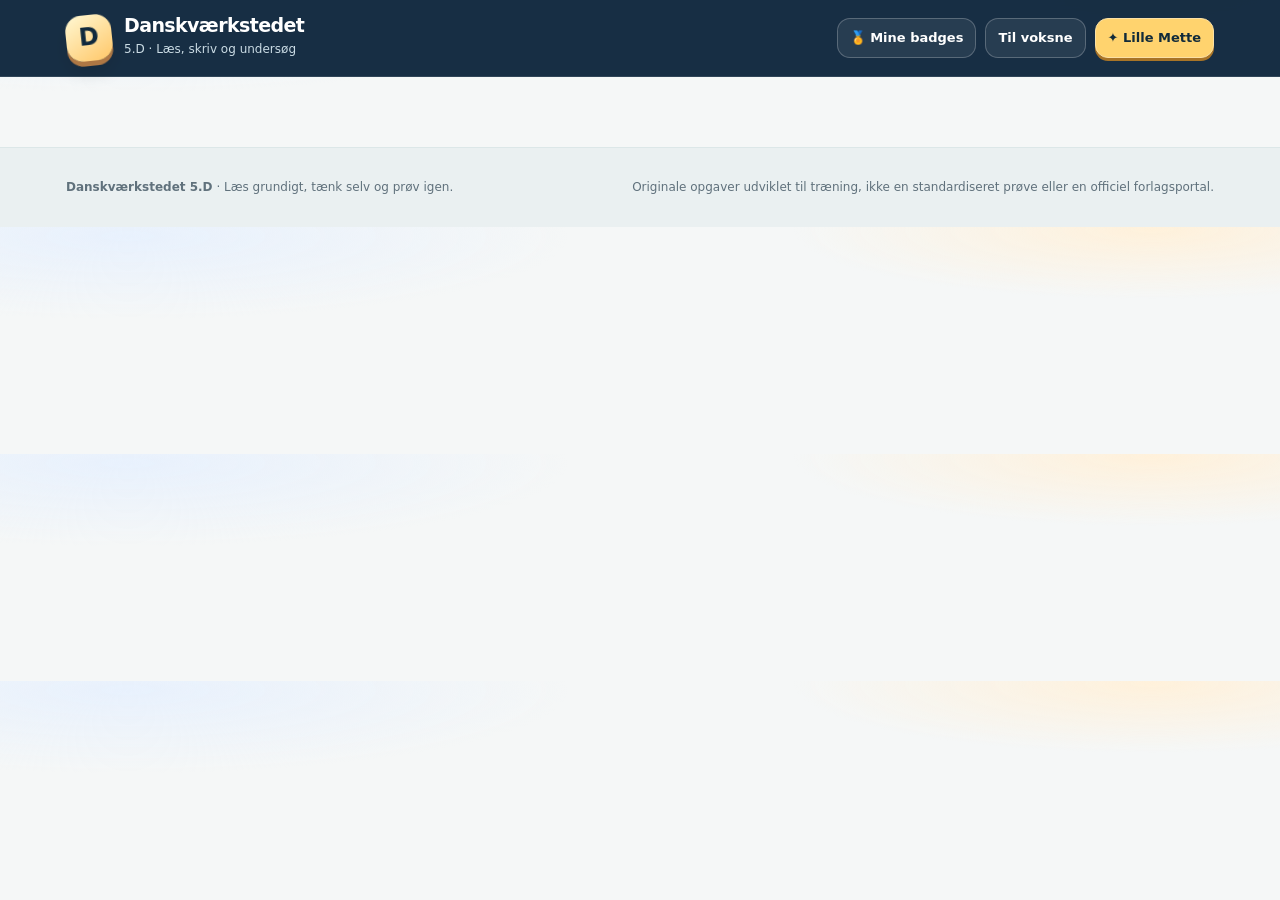
==== index.html @ a9f2f1ec "Tilføj navigerbar forside og elevvenlig webstruktur" ====
<!doctype html>
<html lang="da">
<head>
<meta charset="utf-8">
<meta name="viewport" content="width=device-width,initial-scale=1">
<meta name="theme-color" content="#10283e">
<meta name="description" content="Danskværkstedet til 5.D: læsning, stavning, sprog, genrer, gys, faglig læsning og skriftlig og mundtlig dansk. Tre niveauer, hjælper og badges.">
<title>Danskværkstedet · 5.D</title>
<link rel="stylesheet" href="style.css">
<script defer src="data.js"></script>
<script defer src="app.js"></script>
</head>
<body>
<a class="skip" href="#main">Gå til indholdet</a>
<header class="site-header"><div class="wrap header-inner">
<button type="button" id="home" class="brand" aria-label="Til forsiden"><span class="brand-mark" aria-hidden="true">D</span><span><strong>Danskværkstedet</strong><small>5.D · Læs, skriv og undersøg</small></span></button>
<div class="nav-actions">
<button class="nav-btn optional" id="nav-progress" type="button">🏅 Mine badges</button>
<button class="nav-btn optional" id="nav-adults" type="button">Til voksne</button>
<button class="nav-btn primary" id="nav-mette" type="button">✦ Lille Mette</button>
</div></div></header>
<main class="main wrap" id="main" tabindex="-1"></main>
<footer class="footer"><div class="wrap footer-grid"><span><b>Danskværkstedet 5.D</b> · Læs grundigt, tænk selv og prøv igen.</span><span>Originale opgaver udviklet til træning, ikke en standardiseret prøve eller en officiel forlagsportal.</span></div></footer>
<dialog id="mette-dialog" aria-labelledby="mette-title"><div class="dialog-top"><strong id="mette-title">Lille Mette · din danskhjælper</strong><button type="button" id="close-mette" aria-label="Luk">✕</button></div><div class="dialog-body" id="mette-content"></div></dialog>
<dialog id="adult-dialog" aria-labelledby="adult-title"><div class="dialog-top"><strong id="adult-title">Til lærere og forældre</strong><button type="button" id="close-adult" aria-label="Luk">✕</button></div><div class="dialog-body">
<h3>Sådan bruges Danskværkstedet</h3>
<p>Eleven kan begynde med en kort, vejledende starttest eller vælge et emne. Hvert spil findes i tre niveauer. Efter opgaverne får eleven en faglig opsamling med styrker og næste øveskridt. En forkert besvarelse udløser først et fagligt hint, ikke facit.</p>
<p>Starttesten består af ét spørgsmål pr. område. Den kan kun pege på foreløbige øveområder og erstatter ikke lærerens læse- eller staveevaluering.</p>
<p>De mundtlige og skriftlige værksteder bruger elevens selvevaluering. Portalen kan ikke pålideligt vurdere kvaliteten af en fri mundtlig eller skriftlig præstation automatisk. Hvis mikrofonen bruges, optages lyd lokalt i browseren og kan afspilles, men gemmes ikke på en server.</p>
<p>Fremskridt og badges gemmes kun lokalt på enheden. Der er ingen elevlogin eller navnefelter, og besvarelser fra flere elever på samme Chromebook adskilles ikke. Brug »Nulstil fremskridt« på en delt enhed.</p>
<p>Faglig ramme: Dansk efter 6. klassetrin med kompetenceområderne læsning, fremstilling, fortolkning og kommunikation. Opgaveområderne er også valgt ud fra undervisningen i 5.D og Mettes ugeplan, bl.a. Stavevejen, Gys og gru, berettermodellen, genrer og ordforråd. Øvelserne er selvstændigt skrevet og gengiver ikke forlagenes materiale.</p>
<button type="button" id="reset" class="btn" style="background:#fff1eb;color:#953d35;border-color:#e9beb5">Nulstil lokale fremskridt</button>
</div></dialog>
<div class="toast" role="status" id="toast" hidden></div>
</body>
</html>
---- style.css ----
:root{--ink:#132439;--muted:#53667b;--paper:#fffef9;--cream:#f3f6f5;--line:#dfe6e7;--navy:#10283e;--mint:#d8f1e8;--teal:#087d78;--yellow:#ffda78;--coral:#f6a68e;--purple:#9680c9;--shadow:0 22px 60px rgba(20,47,60,.12);font-synthesis:none}
*{box-sizing:border-box}html{scroll-behavior:smooth}body{margin:0;background:radial-gradient(ellipse at 10% 4%,#e8f1fd 0,transparent 27%),radial-gradient(ellipse at 90% 1%,#fff1db 0,transparent 22%),#f5f7f7;font-family:system-ui,-apple-system,"Segoe UI",sans-serif;color:var(--ink);line-height:1.55}button,input,textarea,select{font:inherit}button{cursor:pointer}button:disabled{cursor:not-allowed;opacity:.6}img{max-width:100%}a{color:#0a6b76}a:focus-visible,button:focus-visible,input:focus-visible,textarea:focus-visible{outline:3px solid #dc844d;outline-offset:3px}.sr{position:absolute;width:1px;height:1px;overflow:hidden;clip:rect(0,0,0,0)}.skip{position:absolute;left:-9999px;top:10px;z-index:100;background:white;padding:10px}.skip:focus{left:10px}.wrap{max-width:1200px;padding:0 26px;margin:auto}.site-header{position:sticky;top:0;z-index:40;background:rgba(16,40,62,.97);color:white;border-bottom:1px solid #ffffff1c;backdrop-filter:blur(18px)}.header-inner{display:flex;align-items:center;gap:20px;justify-content:space-between;min-height:76px}.brand{display:flex;align-items:center;gap:12px;background:none;border:0;color:white;padding:0;text-align:left}.brand-mark{width:46px;height:46px;border-radius:16px;background:linear-gradient(150deg,#fff8d3,#ffc768);color:#10293d;font-size:24px;font-weight:900;display:grid;place-items:center;box-shadow:0 5px 0 #ae7744,0 11px 18px #0002;transform:rotate(-6deg)}.brand strong{display:block;font-size:19px;letter-spacing:-.6px;line-height:1.1}.brand small{font-size:12px;color:#cbdce5}.nav-actions{display:flex;align-items:center;gap:9px;flex-wrap:wrap}.nav-btn{background:#ffffff12;border:1px solid #ffffff3b;color:white;border-radius:13px;padding:9px 12px;font-size:13px;font-weight:700}.nav-btn:hover{background:#ffffff2c}.nav-btn.primary{background:#ffd36e;color:#122b3a;border-color:#fbe0a4;box-shadow:0 3px 0 #a87427}.main{padding-bottom:70px}.hero{position:relative;display:grid;grid-template-columns:1.1fr .9fr;min-height:440px;border-radius:30px;overflow:hidden;margin:30px 0 25px;isolation:isolate;background:linear-gradient(121deg,#142c46 0%,#1a5570 75%,#29798a);box-shadow:0 9px 0 #cad9dd,0 28px 54px #19344f23;color:white}.hero:before{content:"";position:absolute;inset:0;z-index:-1;background:radial-gradient(circle at 86% 40%,#60c3c640 0,transparent 31%),radial-gradient(circle at 61% 94%,#f4cb7b33 0,transparent 37%)}.hero-copy{padding:55px 0 52px 55px;z-index:2}.eyebrow{display:inline-flex;align-items:center;gap:8px;font-size:12px;text-transform:uppercase;letter-spacing:.16em;font-weight:900;color:#fbe6b1}.eyebrow:before{content:"";width:9px;height:9px;background:#f4d884;border-radius:50%}.hero h1{font-size:clamp(42px,5vw,66px);line-height:1.01;letter-spacing:-.065em;max-width:600px;margin:17px 0}.hero h1 em{font-style:normal;color:#ffd777}.hero p{font-size:18px;color:#e3f0f4;max-width:530px;line-height:1.6;margin:0 0 24px}.hero-actions{display:flex;flex-wrap:wrap;gap:12px}.btn{display:inline-flex;align-items:center;justify-content:center;gap:9px;padding:12px 18px;border-radius:14px;border:1px solid #cee3e6;background:white;color:#173c4f;font-weight:800;box-shadow:0 4px 0 #cbd6d7;text-decoration:none;min-height:48px}.btn:hover{transform:translateY(-2px);box-shadow:0 6px 0 #cbd6d7}.btn.primary{background:linear-gradient(135deg,#ffdf88,#ffc863);color:#13283f;border-color:#fff1b6;box-shadow:0 4px 0 #a76d34}.btn.dark{background:#135b66;color:white;box-shadow:0 4px 0 #17434b;border-color:#1c7480}.btn.ghost{background:#ffffff18;border-color:#ffffff6b;color:white;box-shadow:0 4px 0 #072635}.btn:disabled{opacity:.52}.hero-sculpture{position:relative;min-height:430px;perspective:900px;overflow:hidden}.halo{position:absolute;width:385px;height:385px;border-radius:50%;top:30px;right:35px;background:radial-gradient(circle at 40% 35%,#fff4d5,#ffc982 50%,#ce824f 99%);box-shadow:inset -20px -25px 40px #814e3255,0 30px 100px #071c32aa}.book3d{position:absolute;right:118px;top:103px;width:210px;height:257px;background:linear-gradient(100deg,#2b5187 0%,#3f78b7 65%,#1b4875);border:9px solid #5fa4d5;border-left:22px solid #1a487b;border-radius:12px 20px 20px 12px;transform:rotate(-19deg) rotateY(-18deg);box-shadow:19px 19px 0 #e9dbc2,25px 25px 0 #1e405d,38px 54px 42px #0b2d3c7d;display:grid;place-items:center}.book3d:before{content:"D";font-family:Georgia,serif;font-size:132px;color:#ffe1a5;text-shadow:0 6px 0 #d29c4d}.book3d:after{content:"DANSK · 5.D";position:absolute;top:29px;font-size:10px;color:#c9e4ee;letter-spacing:.3em;font-weight:800}.orbit{position:absolute;background:linear-gradient(130deg,#fff9c7,#ffcf67);border-radius:19px;display:grid;place-items:center;box-shadow:0 9px 0 #d88f4e,0 22px 30px #031c2a88;transform:rotate(-13deg)}.orbit.one{top:52px;right:78px;width:78px;height:73px;font-size:42px}.orbit.two{bottom:63px;left:26px;width:82px;height:77px;font-size:44px;background:linear-gradient(135deg,#d6e8ff,#84b4e8);box-shadow:0 9px 0 #376c96,0 22px 28px #031c2a88;transform:rotate(15deg)}.orbit.three{top:98px;left:52px;width:62px;height:58px;font-size:33px;background:linear-gradient(145deg,#ffe4e3,#eb9ea2);box-shadow:0 8px 0 #9d5568,0 15px 24px #031c2a88;transform:rotate(17deg)}.section-head{display:flex;justify-content:space-between;align-items:flex-end;gap:20px;margin:34px 0 16px}.section-head h2{font-size:clamp(25px,3vw,34px);letter-spacing:-.045em;margin:0}.section-head p{margin:5px 0 0;color:var(--muted);max-width:680px}.pill{display:inline-flex;align-items:center;border:1px solid #c9dce3;background:#eff8fa;border-radius:99px;padding:5px 12px;color:#18516a;font-size:12px;font-weight:800}.grid{display:grid;grid-template-columns:repeat(3,minmax(0,1fr));gap:18px}.subject{--accent:#6ca8b1;--dark:#1b536a;position:relative;display:flex;flex-direction:column;text-align:left;border:1px solid #e2e8e9;background:#fff;border-radius:24px;padding:0;overflow:hidden;box-shadow:0 6px 0 #e0e7e7,0 20px 24px #233e4e0b;transition:transform .2s,box-shadow .2s;color:var(--ink)}.subject:hover{transform:translateY(-4px);box-shadow:0 10px 0 #dbe3e5,0 22px 36px #1b435025}.subject-art{height:160px;position:relative;overflow:hidden;background:radial-gradient(circle at 78% 18%,#fff9df8c 0,transparent 30%),linear-gradient(128deg,var(--dark),var(--accent));display:grid;place-items:center}.subject-art:before{content:"";width:190px;height:190px;border-radius:50%;background:#ffffff22;position:absolute;right:-30px;bottom:-95px;border:25px solid #ffffff0f}.subject-art:after{content:"";width:220px;height:70px;position:absolute;left:-50px;top:2px;background:#fff3;transform:rotate(-19deg);filter:blur(18px)}.object3d{position:relative;z-index:2;width:112px;height:104px;border-radius:27px;background:linear-gradient(135deg,#fffdf7,#dfecee);border:4px solid #fff;box-shadow:0 12px 0 #9caeb499,0 22px 28px #0a253b77;transform:rotate(-9deg);display:grid;place-items:center;font-size:59px;text-shadow:0 4px 4px #7772}.subject:hover .object3d{transform:rotate(0deg) translateY(-5px)}.subject-body{padding:20px 22px 21px;display:flex;flex-direction:column;gap:6px;flex:1}.subject-title{font-size:20px;font-weight:900;letter-spacing:-.035em;line-height:1.2}.subject-desc{font-size:14px;color:#5b6f81}.subject-foot{margin-top:auto;padding-top:18px;display:flex;justify-content:space-between;gap:8px;align-items:center;color:#16757b;font-size:12px;font-weight:800}.subject[data-done="true"] .subject-foot:after{content:"✓ Øvet";color:#197651}.progress-strip{background:white;border:1px solid #e0e8e9;border-radius:19px;padding:19px 22px;display:flex;align-items:center;gap:22px;flex-wrap:wrap;box-shadow:0 4px 0 #e8eeee}.stat{display:grid;gap:3px;min-width:100px}.stat strong{font-size:27px;letter-spacing:-.04em;line-height:1}.stat small{color:var(--muted);font-size:12px}.bar{height:10px;width:200px;max-width:100%;border-radius:99px;background:#e1ebec;overflow:hidden}.bar span{display:block;height:100%;background:linear-gradient(90deg,#098478,#67bca4);border-radius:99px;transition:width .3s}.panel{background:#fff;border:1px solid #dfebed;border-radius:25px;box-shadow:var(--shadow);padding:28px;margin:26px 0}.crumb{background:none;border:0;color:#386a79;font-weight:800;padding:7px 0;margin:0 0 14px}.heading-row{display:flex;gap:18px;align-items:center;flex-wrap:wrap}.big-icon{width:77px;height:77px;border-radius:22px;display:grid;place-items:center;font-size:42px;background:#eaf6f6;box-shadow:0 5px 0 #c7dfe3}.panel h1{font-size:clamp(29px,4vw,44px);line-height:1.09;letter-spacing:-.05em;margin:4px 0}.panel h2{letter-spacing:-.035em}.lead{font-size:17px;color:#405f75}.info-box{display:grid;gap:7px;background:#eef8f5;border:1px solid #c8e6db;border-radius:17px;padding:17px 20px;color:#244f53;margin:16px 0}.info-box b{font-size:14px}.info-box p{margin:0;font-size:14px}.game-picker{display:grid;grid-template-columns:repeat(3,minmax(0,1fr));gap:14px;margin:25px 0}.game-tile{border:1px solid #d4e6e8;background:#f7fbfc;border-radius:17px;padding:18px;text-align:left;min-height:132px;box-shadow:0 5px 0 #dce6e8}.game-tile:hover{background:#e9f7f8;transform:translateY(-2px)}.game-tile strong{display:block;font-size:18px;margin-top:4px}.game-tile span{display:block;font-size:12px;color:#526f7d}.game-emoji{font-size:27px!important}.level-select{display:flex;gap:10px;flex-wrap:wrap;margin:16px 0}.level-btn{border:1px solid #b7d0d7;background:#f0f7fa;color:#214e68;border-radius:12px;padding:10px 17px;font-weight:800}.level-btn[aria-pressed="true"]{background:#123f60;color:white;border-color:#123f60;box-shadow:0 4px 0 #88aabb}.exercise{margin:14px 0 0}.exercise-head{display:flex;align-items:center;flex-wrap:wrap;justify-content:space-between;gap:12px;margin:10px 0 16px}.exercise-head h2{font-size:21px;margin:4px 0}.question{font-size:20px;font-weight:800;white-space:pre-wrap;line-height:1.48;margin:15px 0}.choices{display:grid;grid-template-columns:1fr;gap:11px}.choice{display:flex;align-items:center;gap:13px;min-height:55px;padding:13px 15px;text-align:left;border:2px solid #d9e7e9;border-radius:14px;background:#f8fbfc;color:#18374a;font-weight:650}.choice:hover{border-color:#75aeb3;background:#edfafa}.choice-key{display:grid;place-items:center;width:31px;height:31px;flex:none;background:#e2eeef;border-radius:9px;font-size:13px;font-weight:900}.choice.incorrect{border-color:#cf7774;background:#fff2f0}.choice.correct{border-color:#68b59a;background:#ebf9f1}.feedback{margin:14px 0;border-radius:15px;padding:15px 17px;background:#edf5f9;border:1px solid #c6dae8}.feedback[hidden]{display:none}.feedback.warn{background:#fff8e5;border-color:#eace87}.feedback.ok{background:#e9f8ee;border-color:#b1ddc7}.feedback p{margin:5px 0 0}.meter{display:flex;align-items:center;gap:12px}.track{flex:1;height:9px;border-radius:99px;background:#e3ebeb;overflow:hidden}.track>span{display:block;height:100%;border-radius:99px;background:#16a294;transition:width .2s}.result-card{padding:27px;border-radius:24px;background:linear-gradient(130deg,#f2fbf6,#f8f7ff);border:1px solid #cddedc}.result-card h2{font-size:28px;margin:10px 0}.result-num{font-size:51px;font-weight:900;color:#126b6b;line-height:1}.recommend{border:1px solid #dce8e8;border-radius:15px;padding:15px 16px;margin:11px 0;background:white;display:flex;gap:15px;align-items:center;justify-content:space-between;flex-wrap:wrap}.recommend p{font-size:14px;margin:4px 0;color:#5d6d78}.badge-grid{display:flex;gap:9px;flex-wrap:wrap;margin-top:13px}.badge-item{display:flex;align-items:center;gap:8px;border:1px solid #d9e5e7;background:#fbfeff;border-radius:14px;padding:10px 13px;font-size:12px;font-weight:800;color:#496372}.badge-item.earned{background:#fff5d8;border-color:#ebc96a;color:#704e1d}.badge-item .medal{font-size:24px}.task-label{display:block;font-weight:800;margin-bottom:8px}.editor{display:block;min-height:160px;width:100%;resize:vertical;border:2px solid #d2e2e3;border-radius:16px;padding:16px;line-height:1.6;background:#fcfefe}.checklist{display:grid;gap:9px;margin:14px 0}.checkline{display:flex;gap:9px;align-items:flex-start;padding:9px 11px;border-radius:12px;background:#f6f8f9}.checkline input{width:19px;height:19px;margin-top:4px;accent-color:#14887e}.speech-controls{display:flex;flex-wrap:wrap;gap:9px;margin:16px 0}.recording-status{font-size:14px;color:#345b66}.helper-card{display:grid;grid-template-columns:90px 1fr;gap:15px;align-items:center;padding:15px;border-radius:19px;background:linear-gradient(117deg,#f2e9ff,#f3fbfa);border:1px solid #dfd8ed;margin:20px 0}.helper-photo{width:84px;height:84px;object-fit:cover;object-position:50% 20%;border-radius:50%;background:#e2ddec;border:4px solid #fff;box-shadow:0 6px 0 #cdbddc}.helper-card p{margin:5px 0;font-size:14px;color:#476178}.helper-card strong{font-size:17px}.helper-card button{border:0;background:transparent;text-decoration:underline;color:#245b7d;font-weight:800;padding:3px 0}.helper-mini{display:flex;align-items:center;gap:13px}.mini-bubble{border-radius:16px;background:#f5ecff;border:1px solid #dac8f0;padding:12px 16px;font-size:14px;color:#553f6e}.tiny-header{font-size:12px;color:#6b7480;font-weight:800;text-transform:uppercase;letter-spacing:.12em}.match-grid{display:grid;grid-template-columns:1fr 1fr;gap:16px}.match-col{display:grid;gap:10px;align-content:start}.match-col button{border:2px solid #d8e6e9;border-radius:14px;padding:15px;text-align:left;background:#fbfeff;min-height:62px}.match-col button.selected{border-color:#176f7b;background:#e5f5f4}.match-col button.matched{border-color:#69b49d;background:#ecf9f0;color:#38725b}.memory-grid{display:grid;grid-template-columns:repeat(3,minmax(0,1fr));gap:12px}.memory-card{min-height:110px;padding:13px;border:2px solid #d6e5e9;border-radius:16px;background:linear-gradient(145deg,#315f86,#183a59);color:white;font-weight:900;box-shadow:0 5px 0 #b8c7d2}.memory-card.open,.memory-card.done{background:#fff7e4;color:#1a4056;border-color:#e5c784}.memory-card.done{background:#ecf9ef;border-color:#73b9a0}.word-row{display:flex;gap:6px;justify-content:center;margin:7px 0}.letter{width:46px;height:48px;border-radius:9px;border:2px solid #d4e1e4;display:grid;place-items:center;font-weight:900;text-transform:uppercase;font-size:23px;background:white}.letter.hit{background:#3c9b75;color:white;border-color:#3c9b75}.letter.near{background:#c9a64a;color:#122c35;border-color:#c9a64a}.letter.miss{background:#627785;color:white;border-color:#627785}.word-input{width:100%;max-width:330px;padding:12px 14px;border-radius:12px;border:2px solid #aecfd3;letter-spacing:.15em;text-transform:lowercase;font-weight:800}.arcade{padding:20px;border:2px solid #274b5b;background:linear-gradient(160deg,#102b42,#214e58);border-radius:22px;color:#fff;min-height:250px}.arcade .question{color:#fff;font-size:18px}.arcade-options{display:grid;grid-template-columns:repeat(3,1fr);gap:12px;margin-top:25px}.arcade-door{position:relative;padding:18px 10px 12px;background:linear-gradient(130deg,#f1eff6,#adbad3);border:3px solid #fff;border-bottom:9px solid #637f98;border-radius:16px;color:#102b42;font-weight:800;min-height:125px;box-shadow:0 10px 0 #061827}.arcade-door:hover{transform:translateY(-4px)}.arcade-door:before{content:"★";font-size:25px;display:block;color:#db9154}.maze-grid{display:grid;grid-template-columns:repeat(5,52px);grid-template-rows:repeat(5,52px);gap:4px;justify-content:center;margin:15px auto}.maze-cell{border-radius:9px;display:grid;place-items:center;background:#345b6d;border:2px solid #78a5a5;position:relative;font-size:18px}.maze-cell.wall{background:#0a1e39;border-color:#112f4a}.maze-cell.player{box-shadow:inset 0 0 0 2px #ffd472}.maze-token{width:38px;height:38px;border-radius:50%;background:#ffdc78;display:grid;place-items:center;font-size:25px;box-shadow:0 4px 0 #b68039}.maze-cell.option{background:#c4f1ee;color:#103e41;font-size:13px;font-weight:950}.maze-cell.option small{font-size:9px;display:block}.maze-controls{display:grid;grid-template-columns:repeat(3,53px);gap:5px;justify-content:center;margin:auto}.maze-controls button{border-radius:10px;border:1px solid #8ba9ba;background:#e9f0f7;color:#0f3a52;padding:8px}.maze-controls button:nth-child(1){grid-column:2}.maze-controls button:nth-child(2){grid-column:1;grid-row:2}.maze-controls button:nth-child(3){grid-column:2;grid-row:2}.maze-controls button:nth-child(4){grid-column:3;grid-row:2}.maze-legend{display:flex;gap:6px;flex-wrap:wrap;justify-content:center}.maze-legend button{background:#f1f6fb;border:1px solid #bbd7e1;border-radius:11px;padding:7px 10px;color:#1c4051;font-size:12px;font-weight:800}.footer{border-top:1px solid #dce7e8;padding:30px 0;background:#eaf0f1;font-size:12px;color:#60717c}.footer-grid{display:flex;justify-content:space-between;flex-wrap:wrap;gap:12px}dialog{border:0;border-radius:24px;box-shadow:0 32px 90px #001a2d77;width:min(630px,calc(100% - 22px));max-height:86vh;padding:0;overflow:auto;background:#fff}dialog::backdrop{background:#112b3eb3;backdrop-filter:blur(3px)}.dialog-top{position:sticky;top:0;z-index:3;display:flex;justify-content:space-between;gap:10px;align-items:center;padding:17px 22px;background:#173c58;color:white}.dialog-top strong{font-size:18px}.dialog-top button{border:1px solid #ffffff50;border-radius:10px;background:#ffffff17;color:white;padding:5px 10px}.dialog-body{padding:22px 25px}.dialog-body p{line-height:1.65}.dialog-body h3{margin-bottom:4px}.dialog-body .helper-photo{float:left;margin-right:15px}.toast{position:fixed;z-index:75;right:20px;bottom:18px;max-width:400px;padding:13px 17px;border-radius:16px;background:#14374f;color:white;box-shadow:0 12px 40px #0014;font-size:14px}.toast[hidden]{display:none}.subtle{color:#627585;font-size:13px}.separator{height:1px;background:#e5ecee;margin:22px 0}.linkish{border:0;background:none;color:#11727c;text-decoration:underline;font-weight:750}.diagnostic-chip{font-size:12px;border-radius:8px;padding:4px 10px;background:#fce6b4;color:#64481d;font-weight:800}.exercise-layout{display:grid;grid-template-columns:minmax(0,1fr) 265px;gap:26px;align-items:start}.side-note{background:#f7f5ff;border:1px solid #e7ddfa;padding:17px;border-radius:18px}.side-note h3{margin:0 0 6px;font-size:17px}.side-note p{font-size:14px;color:#526073}.side-note .helper-photo{width:74px;height:74px}.test-banner{background:#fff9e7;border:1px solid #f3dfac;border-radius:18px;padding:18px 22px;margin-bottom:18px}.test-banner h3{margin:0 0 5px}.test-banner p{margin:0;font-size:14px;color:#695d48}
@media(max-width:920px){.hero{grid-template-columns:1fr .8fr}.hero-copy{padding:38px 0 42px 32px}.hero-sculpture{transform:scale(.86);transform-origin:center}.grid{grid-template-columns:repeat(2,minmax(0,1fr))}.exercise-layout{grid-template-columns:1fr}.side-note{display:none}}
@media(max-width:650px){.wrap{padding:0 15px}.header-inner{min-height:66px;gap:8px}.brand strong{font-size:15px}.brand small{font-size:10px}.brand-mark{width:40px;height:40px}.nav-actions{gap:5px}.nav-btn{font-size:11px;padding:8px}.nav-btn.optional{display:none}.hero{display:block;min-height:0;margin-top:16px;border-radius:23px}.hero-copy{padding:30px 25px 20px}.hero h1{font-size:42px}.hero p{font-size:16px}.hero-sculpture{height:220px;min-height:220px;transform:scale(.65);transform-origin:top center;margin-bottom:-70px}.halo{top:-65px}.book3d{top:0}.orbit.one{top:0}.orbit.two{bottom:70px}.orbit.three{top:10px}.grid{grid-template-columns:1fr;gap:13px}.subject{flex-direction:row;min-height:150px}.subject-art{width:38%;min-width:120px;height:auto;min-height:150px}.object3d{width:79px;height:74px;border-radius:18px;font-size:42px}.subject-body{padding:15px}.subject-title{font-size:18px}.subject-desc{font-size:13px}.section-head{align-items:start}.panel{padding:18px 17px;border-radius:18px}.game-picker{grid-template-columns:1fr}.game-tile{min-height:95px}.match-grid{grid-template-columns:1fr}.memory-grid{grid-template-columns:repeat(2,1fr)}.arcade-options{grid-template-columns:1fr}.arcade-door{min-height:82px}.letter{width:37px;height:41px;font-size:20px}.footer-grid{display:block}.question{font-size:18px}.helper-card{grid-template-columns:67px 1fr}.helper-photo{width:64px;height:64px}.maze-grid{grid-template-columns:repeat(5,45px);grid-template-rows:repeat(5,45px)}}
@media(prefers-reduced-motion:reduce){*{scroll-behavior:auto!important;transition:none!important;animation:none!important}}
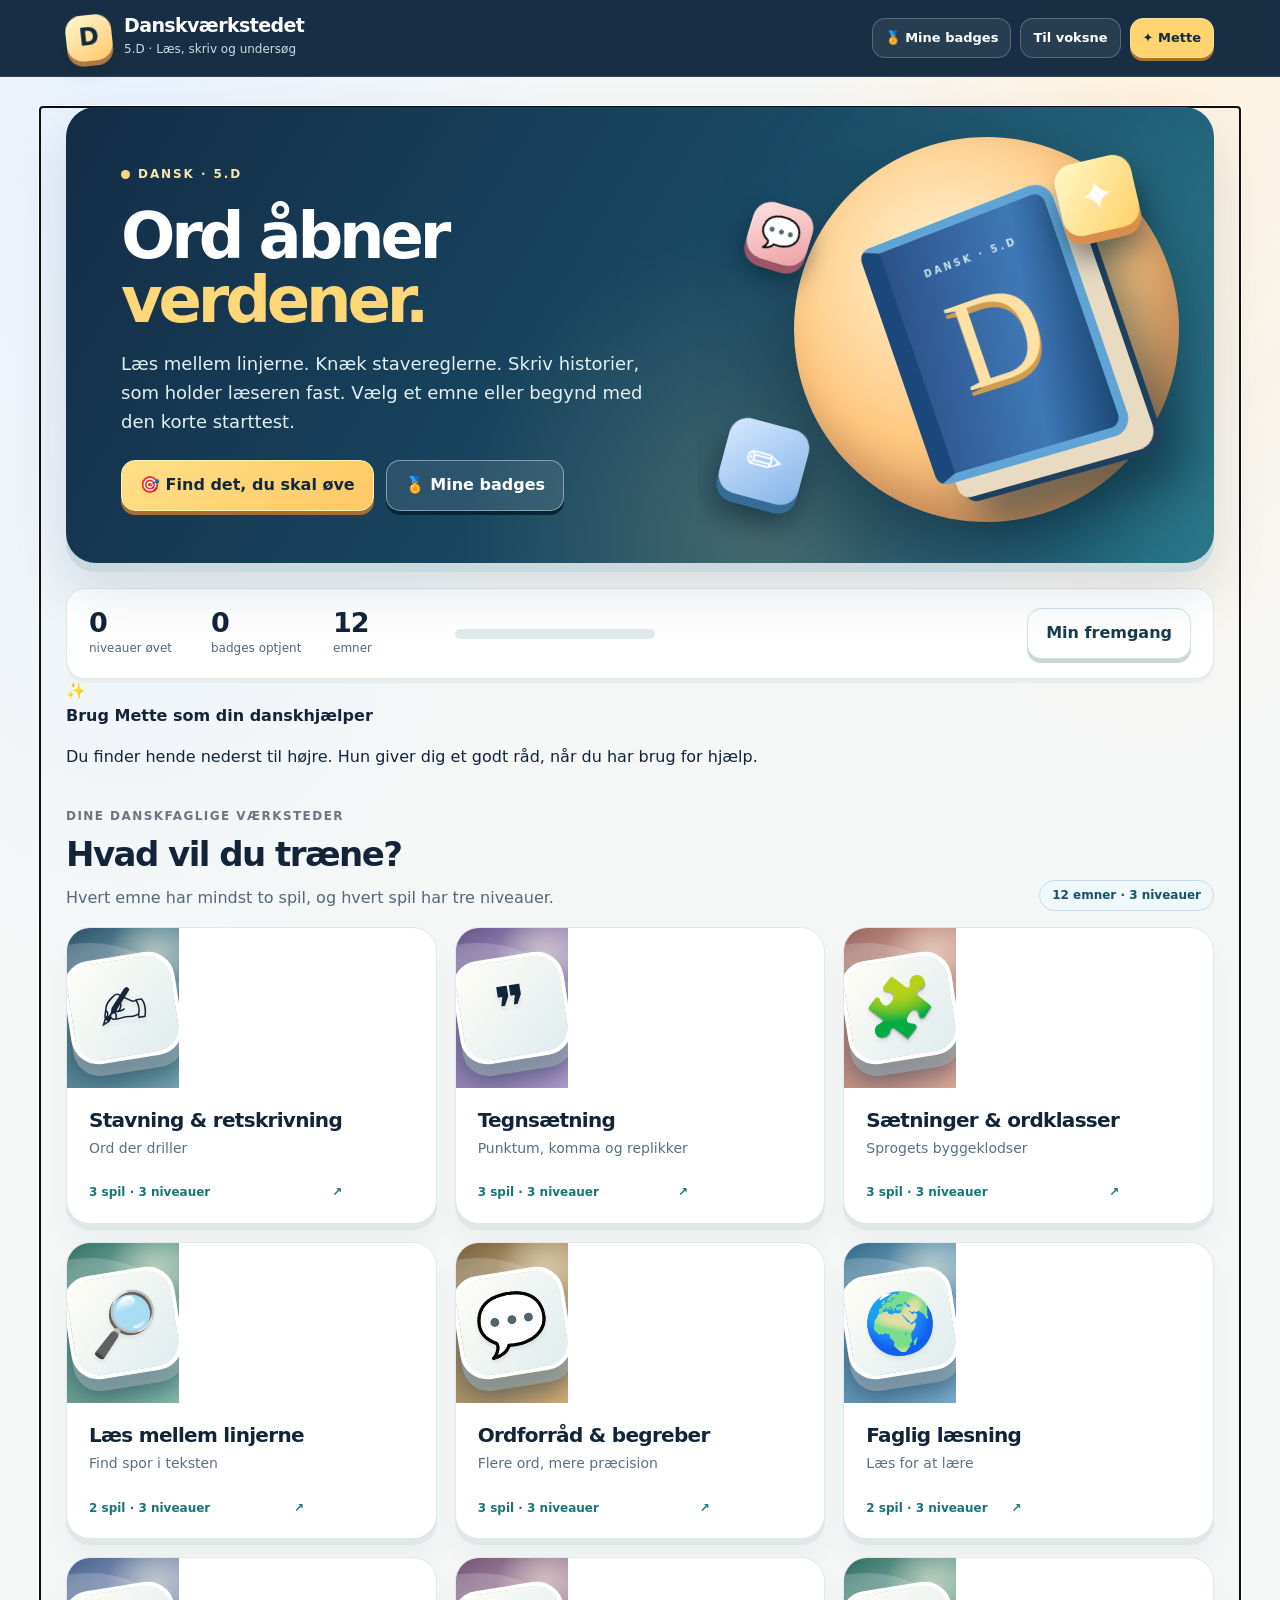
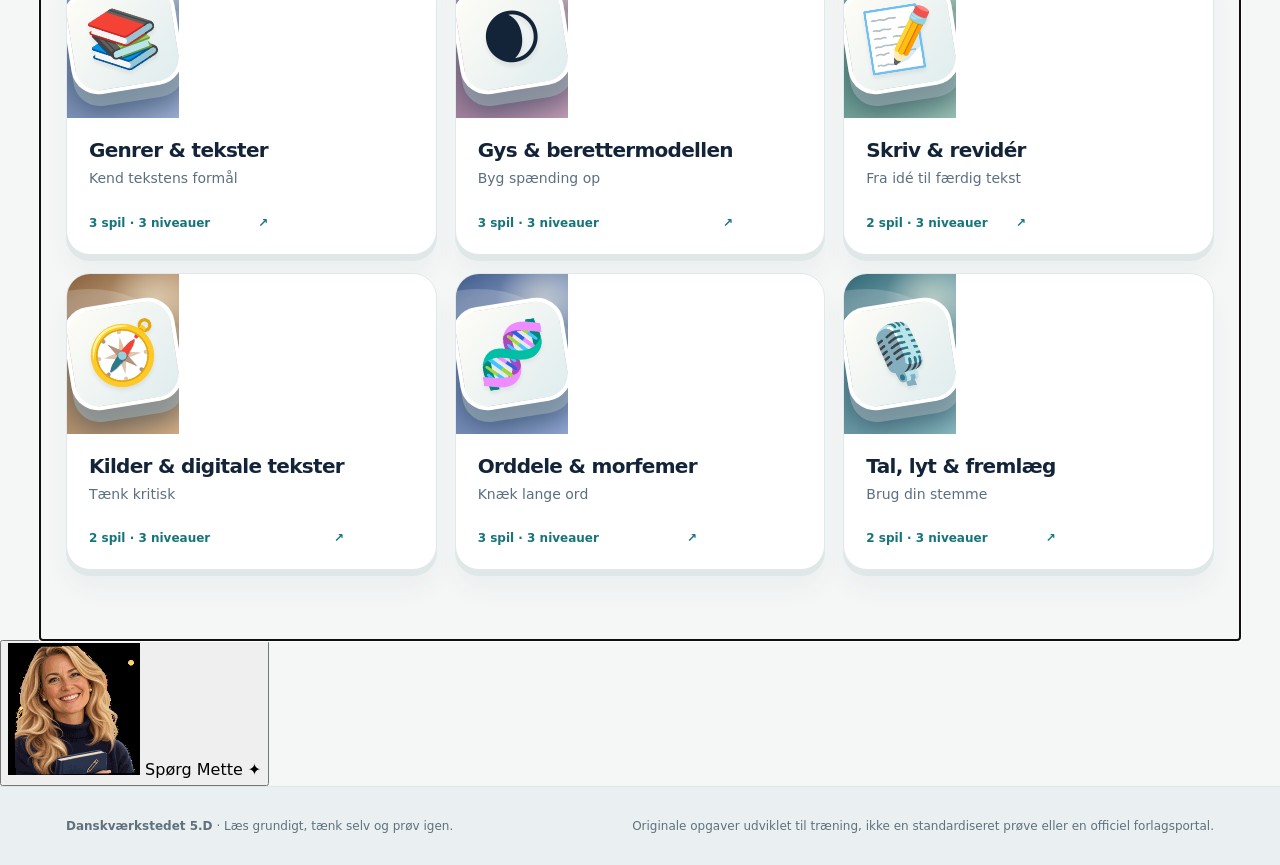
==== commit 1406783d: "Indsæt animeret Mette som fast hjælper nederst til højre" ====
--- a/index.html
+++ b/index.html
@@ -17,11 +17,15 @@
 <div class="nav-actions">
 <button class="nav-btn optional" id="nav-progress" type="button">🏅 Mine badges</button>
 <button class="nav-btn optional" id="nav-adults" type="button">Til voksne</button>
-<button class="nav-btn primary" id="nav-mette" type="button">✦ Lille Mette</button>
+<button class="nav-btn primary" id="nav-mette" type="button">✦ Mette</button>
 </div></div></header>
 <main class="main wrap" id="main" tabindex="-1"></main>
+<button class="mette-float" id="mette-float" type="button" aria-label="Spørg Mette om et råd" title="Mette · din danskhjælper">
+<picture><source media="(prefers-reduced-motion: reduce)" srcset="assets/mette-still.webp" type="image/webp"><img src="assets/mette-animeret.gif" alt="" width="132" height="132"></picture>
+<span class="mette-float-label">Spørg Mette <span aria-hidden="true">✦</span></span>
+</button>
 <footer class="footer"><div class="wrap footer-grid"><span><b>Danskværkstedet 5.D</b> · Læs grundigt, tænk selv og prøv igen.</span><span>Originale opgaver udviklet til træning, ikke en standardiseret prøve eller en officiel forlagsportal.</span></div></footer>
-<dialog id="mette-dialog" aria-labelledby="mette-title"><div class="dialog-top"><strong id="mette-title">Lille Mette · din danskhjælper</strong><button type="button" id="close-mette" aria-label="Luk">✕</button></div><div class="dialog-body" id="mette-content"></div></dialog>
+<dialog id="mette-dialog" aria-labelledby="mette-title"><div class="dialog-top"><strong id="mette-title">Mette · din danskhjælper</strong><button type="button" id="close-mette" aria-label="Luk">✕</button></div><div class="dialog-body" id="mette-content"></div></dialog>
 <dialog id="adult-dialog" aria-labelledby="adult-title"><div class="dialog-top"><strong id="adult-title">Til lærere og forældre</strong><button type="button" id="close-adult" aria-label="Luk">✕</button></div><div class="dialog-body">
 <h3>Sådan bruges Danskværkstedet</h3>
 <p>Eleven kan begynde med en kort, vejledende starttest eller vælge et emne. Hvert spil findes i tre niveauer. Efter opgaverne får eleven en faglig opsamling med styrker og næste øveskridt. En forkert besvarelse udløser først et fagligt hint, ikke facit.</p>
--- a/style.css
+++ b/style.css
@@ -4,3 +4,5 @@
 @media(max-width:920px){.hero{grid-template-columns:1fr .8fr}.hero-copy{padding:38px 0 42px 32px}.hero-sculpture{transform:scale(.86);transform-origin:center}.grid{grid-template-columns:repeat(2,minmax(0,1fr))}.exercise-layout{grid-template-columns:1fr}.side-note{display:none}}
 @media(max-width:650px){.wrap{padding:0 15px}.header-inner{min-height:66px;gap:8px}.brand strong{font-size:15px}.brand small{font-size:10px}.brand-mark{width:40px;height:40px}.nav-actions{gap:5px}.nav-btn{font-size:11px;padding:8px}.nav-btn.optional{display:none}.hero{display:block;min-height:0;margin-top:16px;border-radius:23px}.hero-copy{padding:30px 25px 20px}.hero h1{font-size:42px}.hero p{font-size:16px}.hero-sculpture{height:220px;min-height:220px;transform:scale(.65);transform-origin:top center;margin-bottom:-70px}.halo{top:-65px}.book3d{top:0}.orbit.one{top:0}.orbit.two{bottom:70px}.orbit.three{top:10px}.grid{grid-template-columns:1fr;gap:13px}.subject{flex-direction:row;min-height:150px}.subject-art{width:38%;min-width:120px;height:auto;min-height:150px}.object3d{width:79px;height:74px;border-radius:18px;font-size:42px}.subject-body{padding:15px}.subject-title{font-size:18px}.subject-desc{font-size:13px}.section-head{align-items:start}.panel{padding:18px 17px;border-radius:18px}.game-picker{grid-template-columns:1fr}.game-tile{min-height:95px}.match-grid{grid-template-columns:1fr}.memory-grid{grid-template-columns:repeat(2,1fr)}.arcade-options{grid-template-columns:1fr}.arcade-door{min-height:82px}.letter{width:37px;height:41px;font-size:20px}.footer-grid{display:block}.question{font-size:18px}.helper-card{grid-template-columns:67px 1fr}.helper-photo{width:64px;height:64px}.maze-grid{grid-template-columns:repeat(5,45px);grid-template-rows:repeat(5,45px)}}
 @media(prefers-reduced-motion:reduce){*{scroll-behavior:auto!important;transition:none!important;animation:none!important}}
+
+.helper-photo{object-fit:contain;object-position:center;background:linear-gradient(145deg,#efe6ff,#d4f1eb)}
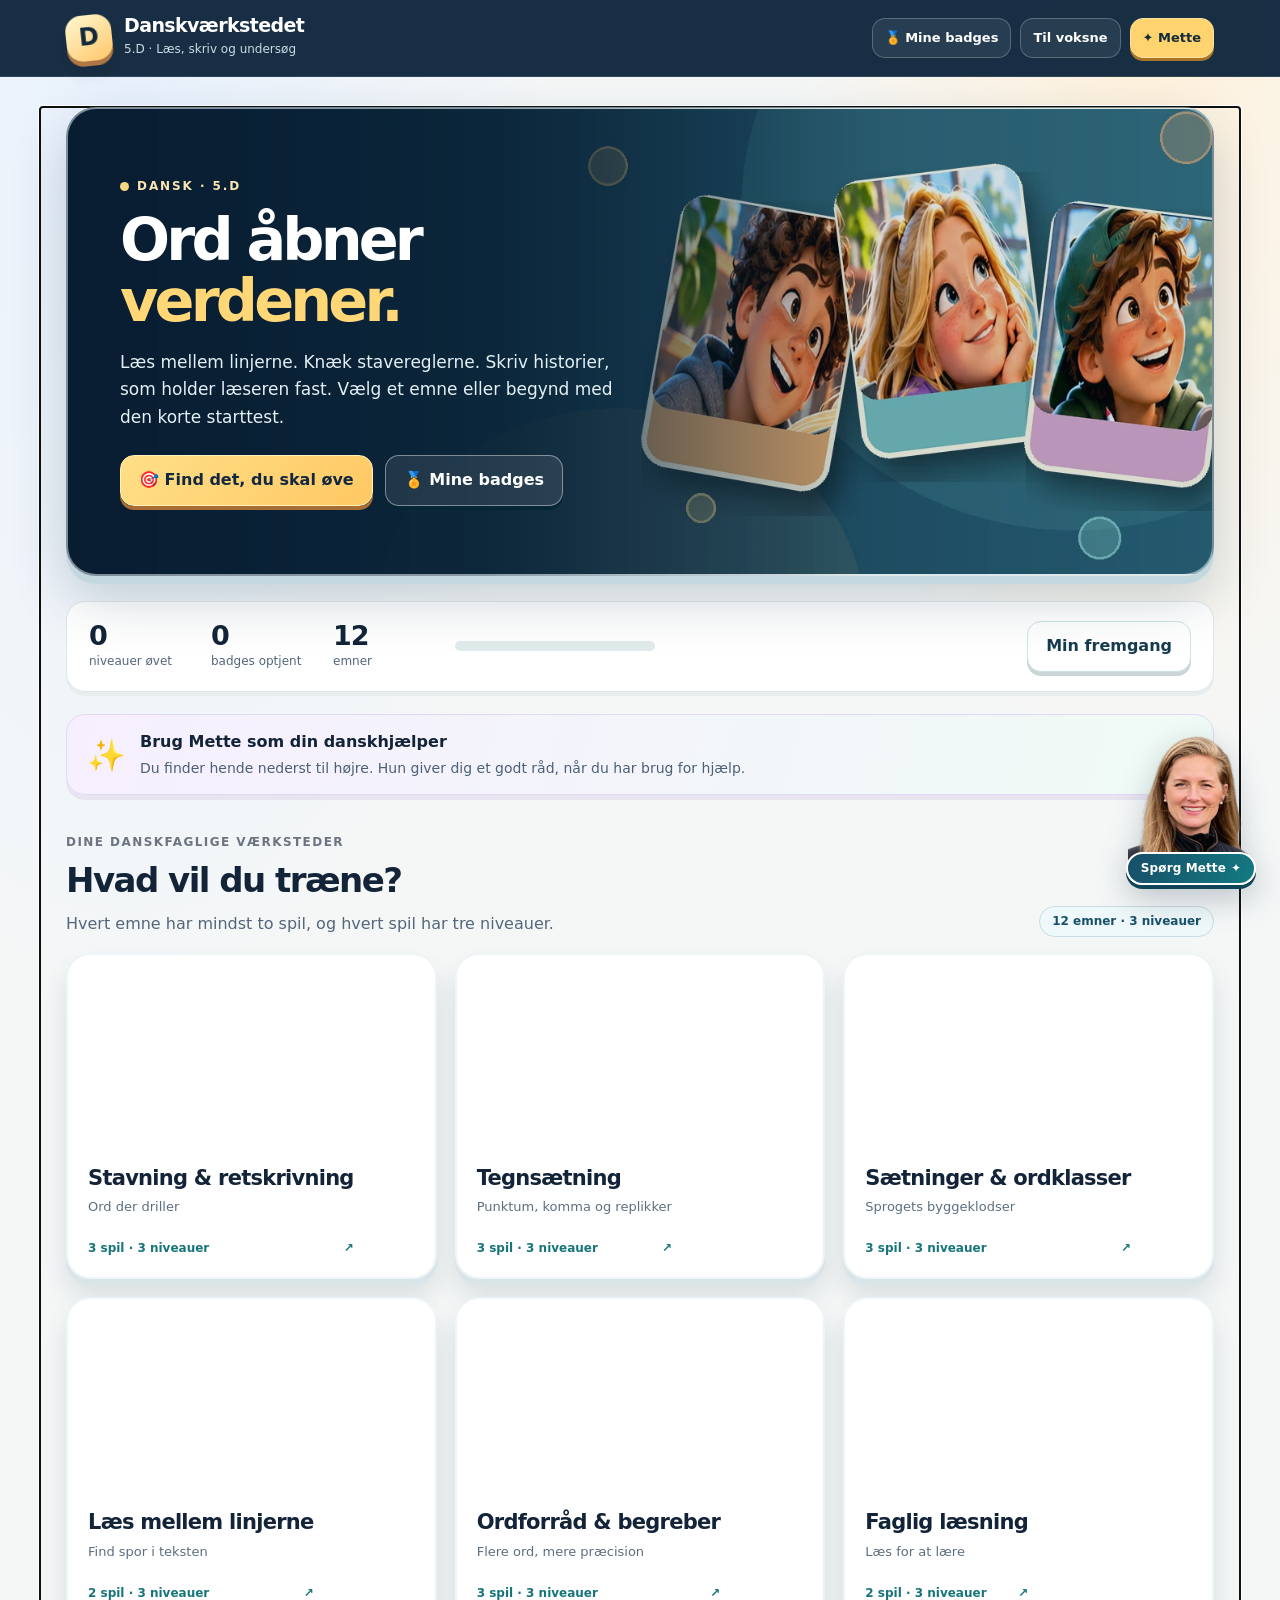
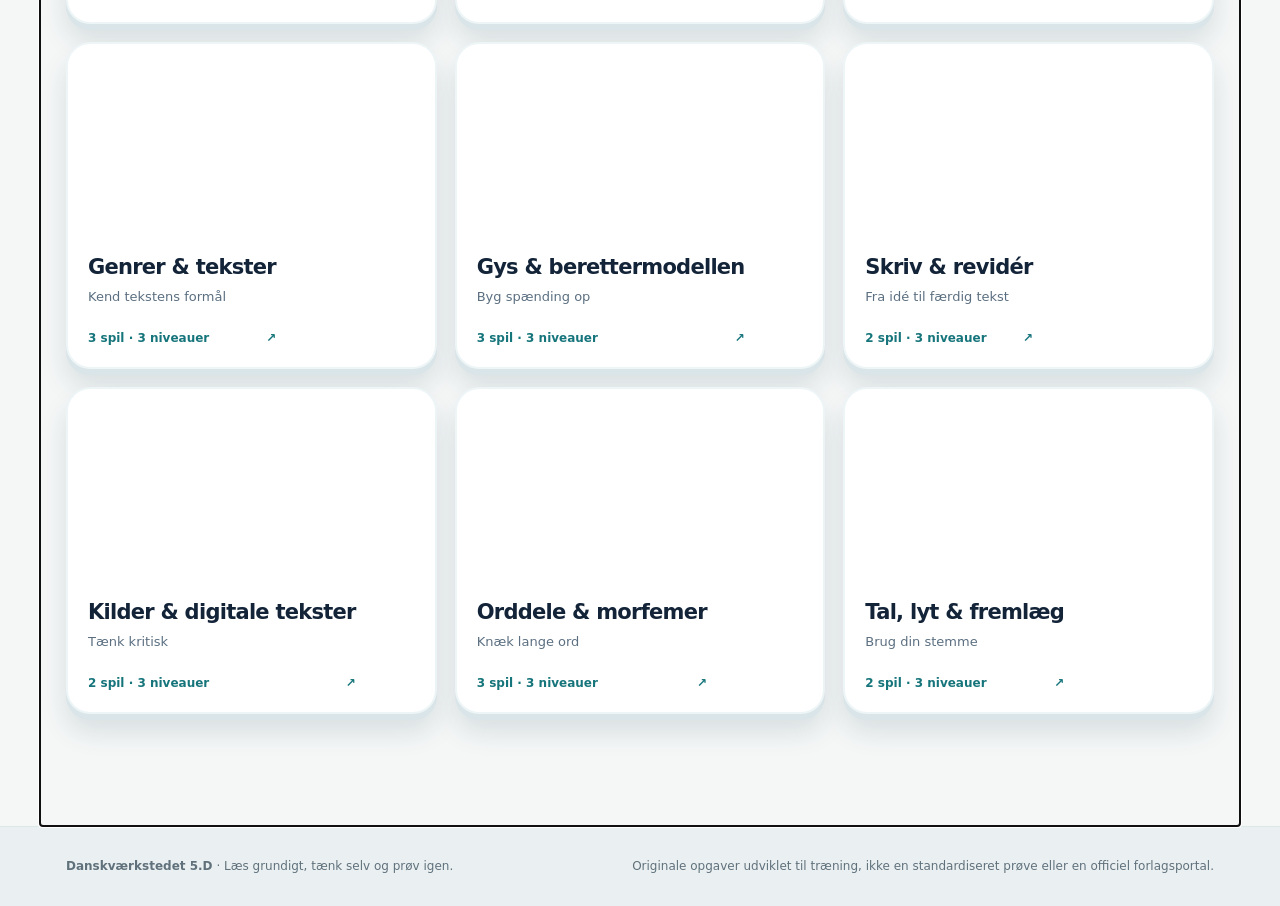
==== commit e8acd259: "Udskift animeret Mette-figur med hendes originale portræt nederst til højre" ====
--- a/index.html
+++ b/index.html
@@ -21,7 +21,7 @@
 </div></div></header>
 <main class="main wrap" id="main" tabindex="-1"></main>
 <button class="mette-float" id="mette-float" type="button" aria-label="Spørg Mette om et råd" title="Mette · din danskhjælper">
-<picture><source media="(prefers-reduced-motion: reduce)" srcset="assets/mette-still.webp" type="image/webp"><img src="assets/mette-animeret.gif" alt="" width="132" height="132"></picture>
+<img class="mette-float-photo" src="assets/mette-portraet.webp" alt="" width="132" height="132" decoding="async">
 <span class="mette-float-label">Spørg Mette <span aria-hidden="true">✦</span></span>
 </button>
 <footer class="footer"><div class="wrap footer-grid"><span><b>Danskværkstedet 5.D</b> · Læs grundigt, tænk selv og prøv igen.</span><span>Originale opgaver udviklet til træning, ikke en standardiseret prøve eller en officiel forlagsportal.</span></div></footer>
--- a/style.css
+++ b/style.css
@@ -6,3 +6,173 @@
 @media(prefers-reduced-motion:reduce){*{scroll-behavior:auto!important;transition:none!important;animation:none!important}}
 
 .helper-photo{object-fit:contain;object-position:center;background:linear-gradient(145deg,#efe6ff,#d4f1eb)}
+
+
+/* 2026-11: Dansk5D – 3D-redesign med særskilte illustrationer pr. emne og spil. */
+.hero{
+  display:block; min-height:465px;
+  background:
+    linear-gradient(90deg,rgba(8,28,49,.96) 0%,rgba(9,34,54,.88) 36%,rgba(10,41,57,.15) 70%),
+    url("assets/hero-5d.webp") center center / cover no-repeat;
+  box-shadow:0 8px 0 #c4d9df,0 23px 56px rgba(10,44,65,.2);
+  border:2px solid rgba(233,248,250,.5);
+}
+.hero:before{display:none}
+.hero-copy{width:min(55%,620px);min-height:465px;padding:42px 35px 42px 52px;display:flex;flex-direction:column;align-items:flex-start;justify-content:center}
+.hero-copy h1{font-size:clamp(40px,4.6vw,64px);margin:14px 0 18px;line-height:1.03}
+.hero-copy p{font-size:17px;max-width:505px}
+.hero-sculpture{display:none!important}
+.subject{border:2px solid rgba(237,244,247,.9);box-shadow:0 6px 0 #d9e5e9,0 18px 27px rgba(21,58,77,.13)}
+.subject-art{
+ height:193px;display:block;position:relative;overflow:hidden;
+ background-image:linear-gradient(0deg,rgba(8,28,43,.25),transparent 55%),var(--topic-art);
+ background-size:cover;background-position:center;background-repeat:no-repeat;
+}
+.subject-art:before,.subject-art:after{display:none}
+.object3d{
+ width:49px;height:49px;position:absolute;left:17px;bottom:14px;z-index:2;
+ display:grid;place-items:center;border-radius:16px;font-size:27px;
+ border:2px solid rgba(255,255,255,.93);
+ background:linear-gradient(150deg,rgba(255,250,230,.98),rgba(220,238,247,.98));
+ box-shadow:0 5px 0 rgba(8,39,59,.45),0 12px 23px rgba(4,29,42,.3);
+ transform:rotate(-9deg);
+ text-shadow:none;
+}
+.subject:hover .object3d{transform:rotate(1deg) translateY(-3px)}
+.subject-body{padding:18px 20px 20px}
+.subject-title{font-size:21px}
+.subject-desc{font-size:13px}
+.subject-foot{padding-top:16px}
+.topic-feature{
+ position:relative;height:270px;border-radius:21px;overflow:hidden;margin-bottom:23px;
+ background-image:linear-gradient(0deg,rgba(4,23,42,.69),transparent 60%),var(--topic-art);
+ background-size:cover;background-position:center 42%;background-repeat:no-repeat;
+ border:2px solid #e4f0f0;box-shadow:0 7px 0 #dfe8ec;
+}
+.topic-feature span{
+ position:absolute;bottom:17px;left:22px;right:22px;color:white;
+ font-size:21px;font-weight:900;letter-spacing:-.025em;
+ text-shadow:0 3px 14px rgba(2,13,25,.8);
+}
+.game-picker{grid-template-columns:repeat(3,minmax(0,1fr));gap:17px}
+.game-tile{
+ display:flex;flex-direction:column;align-items:stretch;min-height:253px;
+ border:2px solid #dfecee;overflow:hidden;text-align:left;
+ padding:0;background:white;border-radius:20px;
+ box-shadow:0 6px 0 #dae7e9,0 17px 30px rgba(20,63,78,.12);
+}
+.game-tile:hover{transform:translateY(-3px);background:white;box-shadow:0 9px 0 #d5e5e9,0 23px 36px #153e521f}
+.game-illustration{
+ position:relative;display:block;min-height:164px;width:100%;
+ background-image:var(--game-art);
+ background-position:center;background-size:cover;
+}
+.game-illustration:after{
+ content:"";position:absolute;inset:0;
+ background:linear-gradient(0deg,rgba(9,30,44,.33),transparent 50%);
+}
+.game-icon{
+ position:absolute;bottom:11px;left:12px;z-index:2;display:grid;place-items:center;
+ width:41px;height:41px;font-size:23px;border-radius:12px;
+ background:rgba(255,250,230,.95);border:2px solid white;
+ box-shadow:0 4px 0 rgba(6,32,51,.25);
+}
+.game-copy{display:flex;flex-direction:column;gap:5px;padding:15px 17px 17px;flex:1}
+.game-copy strong{margin:0;font-size:19px;line-height:1.2}
+.game-copy small{display:block;font-size:13px;line-height:1.4;color:#536b7c}
+.mode-hero{
+ height:270px;margin:-6px -6px 24px;border-radius:20px;
+ background-image:linear-gradient(90deg,rgba(17,42,61,.10),rgba(17,42,61,.06)),var(--game-art);
+ background-position:center;background-size:cover;
+ box-shadow:0 7px 0 #dce9ed;border:2px solid #edf3f6;
+}
+.playing-banner{
+ height:126px;margin:-6px -6px 20px;border-radius:17px;
+ background-image:linear-gradient(90deg,rgba(13,37,56,.08),rgba(13,37,56,.10)),var(--game-art);
+ background-position:center 36%;background-size:cover;border:2px solid #e7eff0;
+}
+.intro-guidance{
+ display:flex;align-items:center;gap:14px;background:linear-gradient(105deg,#f6efff,#f0fbf6);
+ border:1px solid #e2d9f4;border-radius:19px;margin:22px 0;padding:15px 20px;
+ box-shadow:0 5px 0 #e8e4f0;
+}
+.intro-guidance>span{font-size:31px}
+.intro-guidance strong{font-size:16px}
+.intro-guidance p{margin:3px 0 0;font-size:14px;color:#4d6076}
+.mette-float{
+ position:fixed;right:16px;bottom:15px;z-index:56;
+ display:flex;flex-direction:column;align-items:center;justify-content:end;
+ width:146px;min-height:152px;border:0;background:transparent;color:#142f48;
+ padding:0;cursor:pointer;filter:drop-shadow(0 10px 16px rgba(9,37,54,.24));
+ transition:transform .18s ease,filter .18s ease;
+}
+.mette-float:hover{transform:translateY(-5px) scale(1.025);filter:drop-shadow(0 14px 19px rgba(9,37,54,.29))}
+.mette-float picture{display:block;width:132px;height:132px}
+.mette-float img{display:block;width:132px;height:132px;object-fit:contain;object-position:center}
+.mette-float-label{
+ display:flex;align-items:center;gap:5px;justify-content:center;white-space:nowrap;
+ position:relative;margin-top:-10px;padding:8px 13px;
+ border-radius:99px;border:2px solid white;
+ background:linear-gradient(120deg,#184d68,#137b82);color:#fff;
+ box-shadow:0 4px 0 #104459;
+ font-size:12px;line-height:1.1;font-weight:850;letter-spacing:.01em;
+}
+.mette-float:focus-visible{outline:3px solid #d17b32;outline-offset:6px;border-radius:12px}
+.main{padding-bottom:112px}
+.helper-photo{border-radius:50%;background:linear-gradient(145deg,#f2e8ff,#d8eee8);object-fit:contain}
+@media(min-width:1000px){.subject:hover .subject-art{background-size:cover}}
+@media(max-width:920px){
+ .hero-copy{width:61%;padding-left:34px}
+ .game-picker{grid-template-columns:repeat(2,minmax(0,1fr))}
+ .topic-feature{height:245px}
+}
+@media(max-width:650px){
+ .hero{
+   min-height:555px;
+   background-image:linear-gradient(180deg,rgba(7,28,47,.98) 0%,rgba(9,32,53,.91) 42%,rgba(9,36,51,.10) 83%),url("assets/hero-5d.webp");
+   background-position:center,66% 50%;background-size:cover;display:block;
+ }
+ .hero-copy{
+   width:100%;min-height:0;display:block;
+   padding:28px 22px 220px;
+ }
+ .hero-copy h1{font-size:42px}
+ .hero-copy p{font-size:15px;max-width:450px;margin-bottom:15px}
+ .hero-actions{gap:9px}.hero-actions .btn{font-size:13px;padding:10px 13px}
+ .subject-art{width:42%;min-width:140px;height:auto;min-height:160px;flex-shrink:0}
+ .object3d{width:38px;height:38px;font-size:21px;left:9px;bottom:9px;border-radius:11px}
+ .subject-body{padding:13px 14px}
+ .subject-title{font-size:17px}
+ .subject-desc{font-size:12px}
+ .subject-foot{font-size:11px;padding-top:11px}
+ .game-picker{grid-template-columns:1fr;gap:13px}
+ .game-tile{display:grid;grid-template-columns:42% 1fr;min-height:126px}
+ .game-illustration{min-height:132px;height:100%}
+ .game-copy{padding:16px 14px}
+ .game-copy strong{font-size:17px}
+ .game-copy small{font-size:12px}
+ .topic-feature{height:188px;margin-bottom:18px}
+ .topic-feature span{font-size:17px}
+ .mode-hero{height:168px}
+ .playing-banner{height:96px}
+ .mette-float{width:103px;min-height:116px;right:7px;bottom:12px}
+ .mette-float picture,.mette-float img{width:98px;height:98px}
+ .mette-float-label{font-size:10px;padding:7px 9px;margin-top:-8px}
+ .intro-guidance{margin:16px 0;padding:12px 15px}
+ .intro-guidance p{font-size:12px}
+ .main{padding-bottom:120px}
+}
+@media(prefers-reduced-motion:reduce){.mette-float{transition:none}}
+
+/* Mobil finpudsning: ensartet progression og fuld bredde til emneoverskrifter. */
+@media(max-width:650px){
+  .section-head{display:flex;flex-direction:column;align-items:flex-start;gap:9px}
+  .section-head .pill{align-self:flex-start}
+  .section-head h2{font-size:28px;line-height:1.16}
+  .progress-strip{display:grid;grid-template-columns:repeat(3,minmax(0,1fr));gap:12px 8px;padding:17px 15px}
+  .progress-strip .stat{min-width:0}
+  .progress-strip .stat strong{font-size:24px}
+  .progress-strip .stat small{font-size:11px}
+  .progress-strip .bar{grid-column:1/-1;width:100%}
+  .progress-strip .btn{grid-column:1/-1;margin-left:0!important;justify-self:stretch}
+}
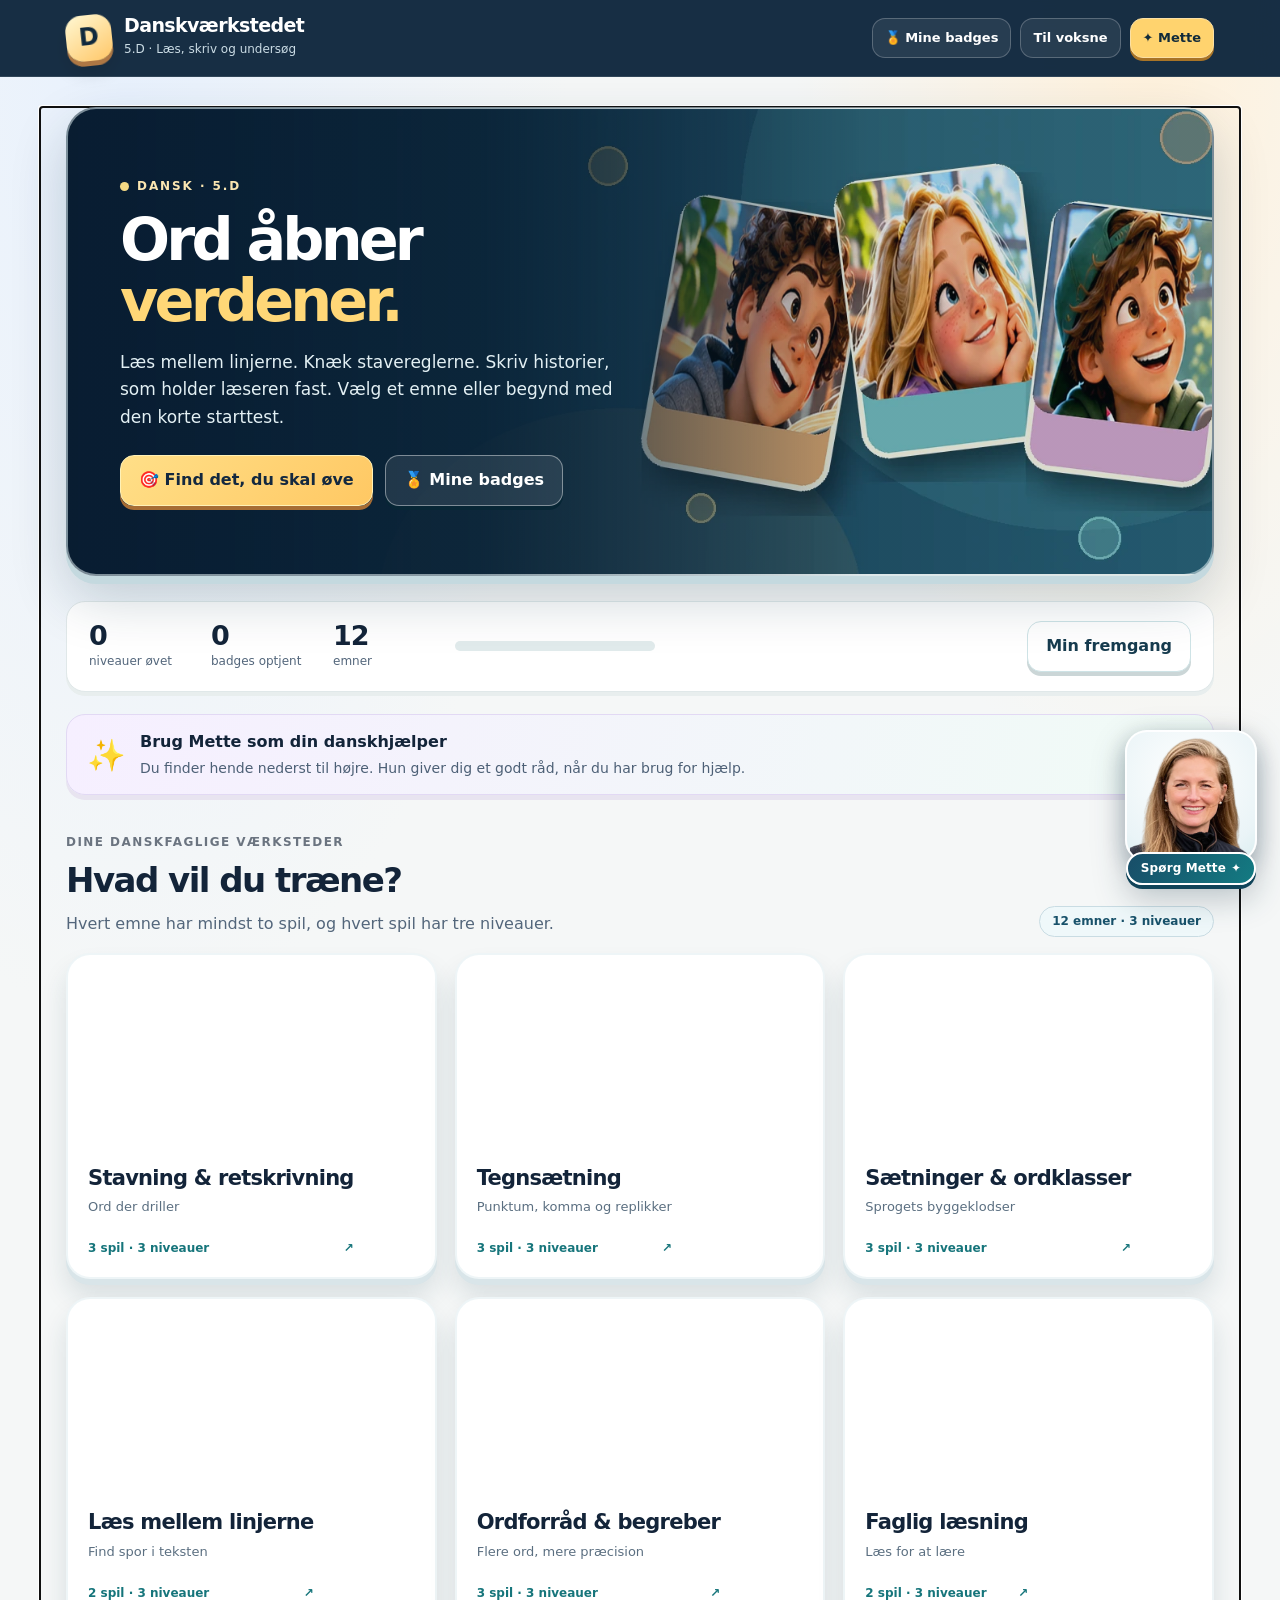
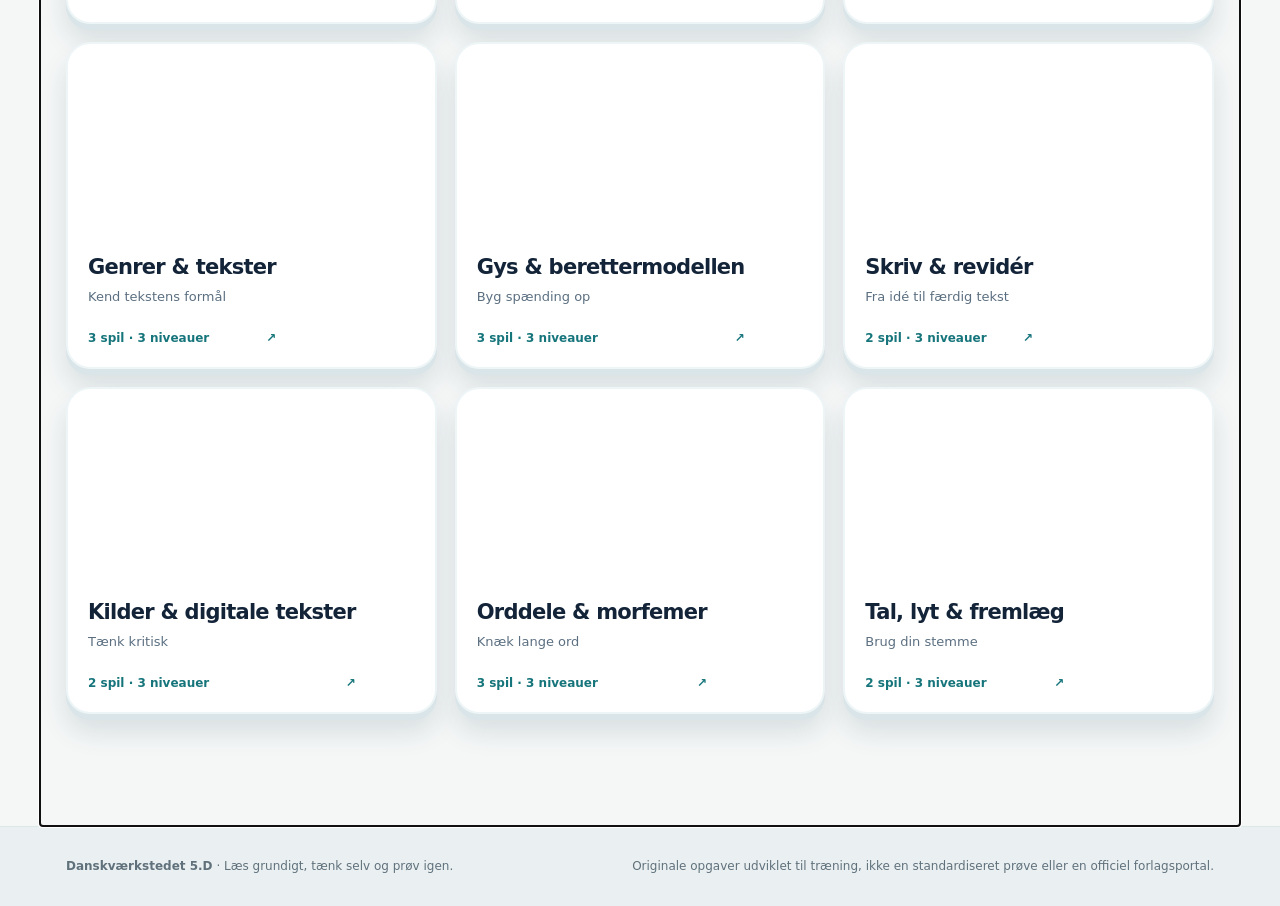
==== commit 8bdba2c6: "Ret voksenpanel, nulstiltekst, Mette-alt, metabeskrivelse og tekstafstand" ====
--- a/index.html
+++ b/index.html
@@ -4,7 +4,7 @@
 <meta charset="utf-8">
 <meta name="viewport" content="width=device-width,initial-scale=1">
 <meta name="theme-color" content="#10283e">
-<meta name="description" content="Danskværkstedet til 5.D: læsning, stavning, sprog, genrer, gys, faglig læsning og skriftlig og mundtlig dansk. Tre niveauer, hjælper og badges.">
+<meta name="description" content="Danskværkstedet til 5.D: Træn læsning, stavning, tegnsætning, grammatik, genrer, skrivning og mundtlig dansk på tre niveauer med Mette som danskhjælper og badges.">
 <title>Danskværkstedet · 5.D</title>
 <link rel="stylesheet" href="style.css">
 <script defer src="data.js"></script>
@@ -21,19 +21,21 @@
 </div></div></header>
 <main class="main wrap" id="main" tabindex="-1"></main>
 <button class="mette-float" id="mette-float" type="button" aria-label="Spørg Mette om et råd" title="Mette · din danskhjælper">
-<img class="mette-float-photo" src="assets/mette-portraet.webp" alt="" width="132" height="132" decoding="async">
+<img class="mette-float-photo" src="assets/mette-portraet.webp" alt="Portræt af Mette, din danskhjælper" width="132" height="132" decoding="async">
 <span class="mette-float-label">Spørg Mette <span aria-hidden="true">✦</span></span>
 </button>
-<footer class="footer"><div class="wrap footer-grid"><span><b>Danskværkstedet 5.D</b> · Læs grundigt, tænk selv og prøv igen.</span><span>Originale opgaver udviklet til træning, ikke en standardiseret prøve eller en officiel forlagsportal.</span></div></footer>
+<footer class="footer"><div class="wrap footer-grid"><span><b>Danskværkstedet 5.D</b> · Læs grundigt, tænk selv og prøv igen.</span>
+<span>Originale opgaver udviklet til træning, ikke en standardiseret prøve eller en officiel forlagsportal.</span></div></footer>
 <dialog id="mette-dialog" aria-labelledby="mette-title"><div class="dialog-top"><strong id="mette-title">Mette · din danskhjælper</strong><button type="button" id="close-mette" aria-label="Luk">✕</button></div><div class="dialog-body" id="mette-content"></div></dialog>
-<dialog id="adult-dialog" aria-labelledby="adult-title"><div class="dialog-top"><strong id="adult-title">Til lærere og forældre</strong><button type="button" id="close-adult" aria-label="Luk">✕</button></div><div class="dialog-body">
-<h3>Sådan bruges Danskværkstedet</h3>
+<dialog id="adult-dialog" aria-labelledby="adult-title"><div class="dialog-top"><strong id="adult-title">Til voksne</strong><button type="button" id="close-adult" aria-label="Luk">✕</button></div><div class="dialog-body">
+<h3>Information til lærere og forældre</h3>
+<p>Sådan bruges Danskværkstedet:</p>
 <p>Eleven kan begynde med en kort, vejledende starttest eller vælge et emne. Hvert spil findes i tre niveauer. Efter opgaverne får eleven en faglig opsamling med styrker og næste øveskridt. En forkert besvarelse udløser først et fagligt hint, ikke facit.</p>
 <p>Starttesten består af ét spørgsmål pr. område. Den kan kun pege på foreløbige øveområder og erstatter ikke lærerens læse- eller staveevaluering.</p>
 <p>De mundtlige og skriftlige værksteder bruger elevens selvevaluering. Portalen kan ikke pålideligt vurdere kvaliteten af en fri mundtlig eller skriftlig præstation automatisk. Hvis mikrofonen bruges, optages lyd lokalt i browseren og kan afspilles, men gemmes ikke på en server.</p>
 <p>Fremskridt og badges gemmes kun lokalt på enheden. Der er ingen elevlogin eller navnefelter, og besvarelser fra flere elever på samme Chromebook adskilles ikke. Brug »Nulstil fremskridt« på en delt enhed.</p>
 <p>Faglig ramme: Dansk efter 6. klassetrin med kompetenceområderne læsning, fremstilling, fortolkning og kommunikation. Opgaveområderne er også valgt ud fra undervisningen i 5.D og Mettes ugeplan, bl.a. Stavevejen, Gys og gru, berettermodellen, genrer og ordforråd. Øvelserne er selvstændigt skrevet og gengiver ikke forlagenes materiale.</p>
-<button type="button" id="reset" class="btn" style="background:#fff1eb;color:#953d35;border-color:#e9beb5">Nulstil lokale fremskridt</button>
+<button type="button" id="reset" class="btn" style="background:#fff1eb;color:#953d35;border-color:#e9beb5">Nulstil fremskridt</button>
 </div></dialog>
 <div class="toast" role="status" id="toast" hidden></div>
 </body>
--- a/style.css
+++ b/style.css
@@ -107,7 +107,6 @@
  transition:transform .18s ease,filter .18s ease;
 }
 .mette-float:hover{transform:translateY(-5px) scale(1.025);filter:drop-shadow(0 14px 19px rgba(9,37,54,.29))}
-.mette-float picture{display:block;width:132px;height:132px}
 .mette-float img{display:block;width:132px;height:132px;object-fit:contain;object-position:center}
 .mette-float-label{
  display:flex;align-items:center;gap:5px;justify-content:center;white-space:nowrap;
@@ -156,7 +155,7 @@
  .mode-hero{height:168px}
  .playing-banner{height:96px}
  .mette-float{width:103px;min-height:116px;right:7px;bottom:12px}
- .mette-float picture,.mette-float img{width:98px;height:98px}
+ .mette-float img{width:98px;height:98px}
  .mette-float-label{font-size:10px;padding:7px 9px;margin-top:-8px}
  .intro-guidance{margin:16px 0;padding:12px 15px}
  .intro-guidance p{font-size:12px}
@@ -176,3 +175,19 @@
   .progress-strip .bar{grid-column:1/-1;width:100%}
   .progress-strip .btn{grid-column:1/-1;margin-left:0!important;justify-self:stretch}
 }
+
+/* Mette – originalt portrætfoto fra Læseblik, ikke genereret avatar. */
+.mette-float .mette-float-photo{
+ width:132px;height:132px;display:block;
+ object-fit:contain;object-position:center bottom;
+ padding:0;background:radial-gradient(circle at 48% 35%,#ffffff 0%,#eaf4f7 76%,#dbeef0 100%);
+ border:2px solid rgba(255,255,255,.96);border-radius:22px;
+ box-shadow:0 8px 22px rgba(11,40,60,.23);
+}
+.helper-photo{
+ object-fit:cover;object-position:center 16%;
+ background:linear-gradient(145deg,#f2f8f9,#e6eef4);
+}
+@media(max-width:650px){
+ .mette-float .mette-float-photo{width:98px;height:98px;border-radius:17px}
+}
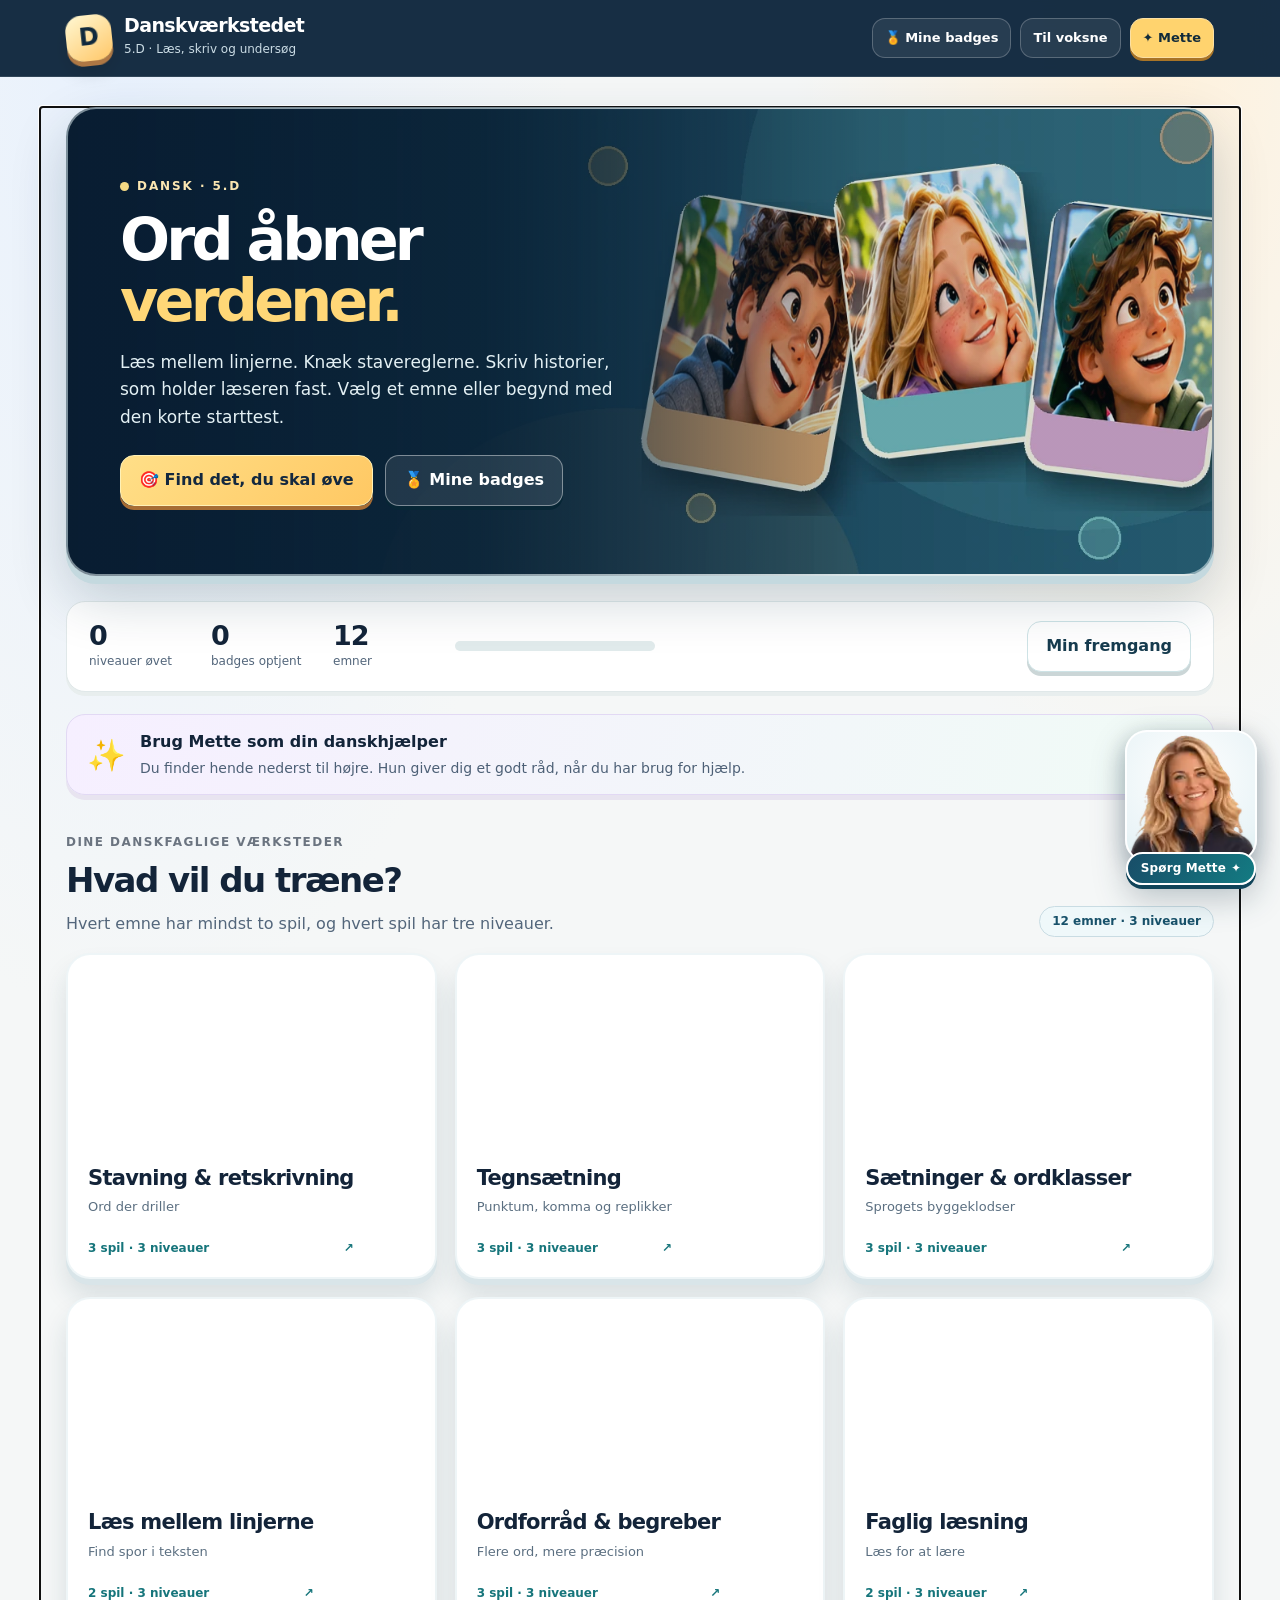
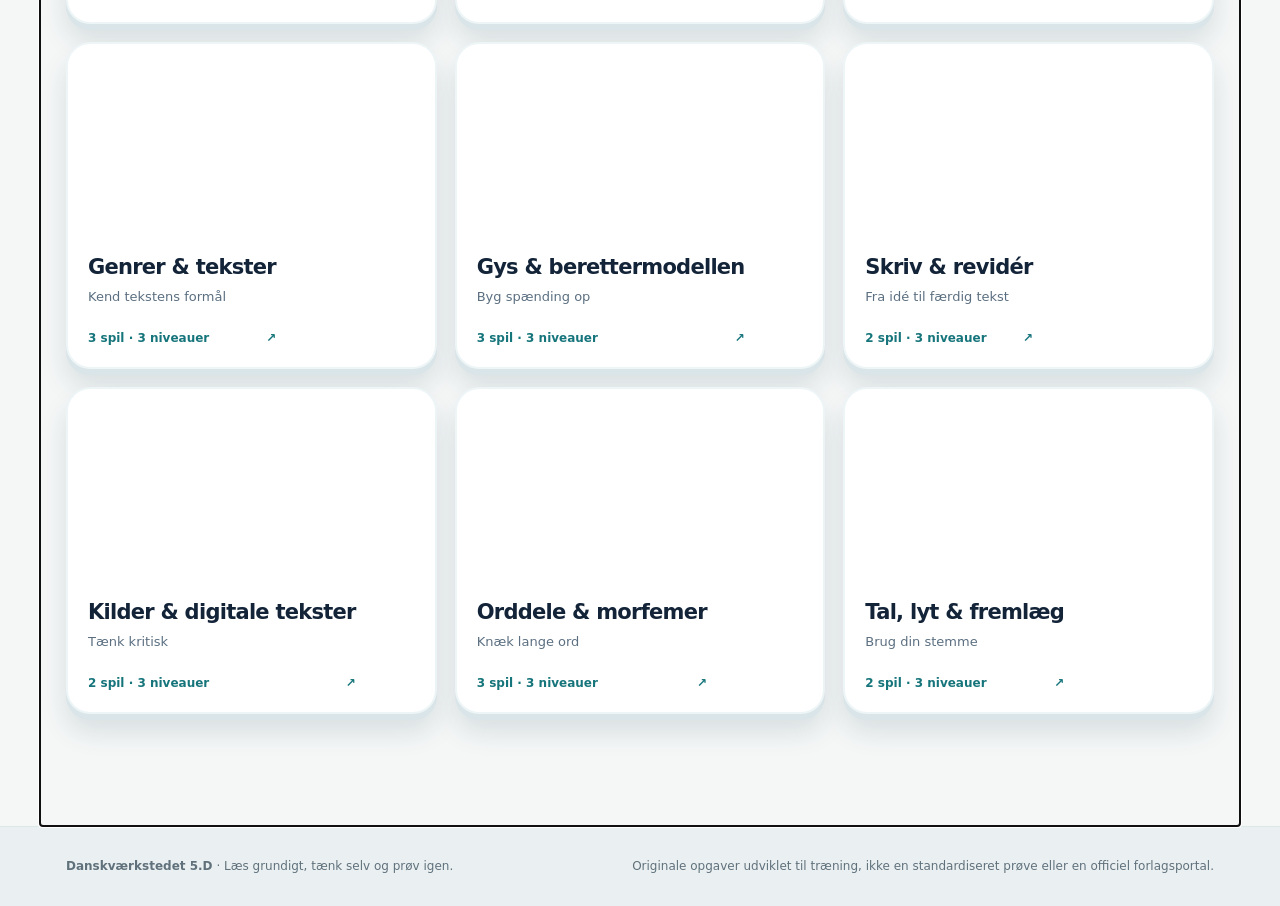
==== commit e3d42ece: "Aktiver animeret Mette-figur med rolig originalportræt-fallback" ====
--- a/index.html
+++ b/index.html
@@ -21,7 +21,7 @@
 </div></div></header>
 <main class="main wrap" id="main" tabindex="-1"></main>
 <button class="mette-float" id="mette-float" type="button" aria-label="Spørg Mette om et råd" title="Mette · din danskhjælper">
-<img class="mette-float-photo" src="assets/mette-portraet.webp" alt="Portræt af Mette, din danskhjælper" width="132" height="132" decoding="async">
+<picture class="mette-avatar-picture"><source media="(prefers-reduced-motion: reduce)" srcset="assets/mette-portraet.webp" type="image/webp"><img class="mette-float-photo" src="assets/mette-avatar-live.webp" alt="Mette, din animerede danskhjælper" width="132" height="132" decoding="async"></picture>
 <span class="mette-float-label">Spørg Mette <span aria-hidden="true">✦</span></span>
 </button>
 <footer class="footer"><div class="wrap footer-grid"><span><b>Danskværkstedet 5.D</b> · Læs grundigt, tænk selv og prøv igen.</span>
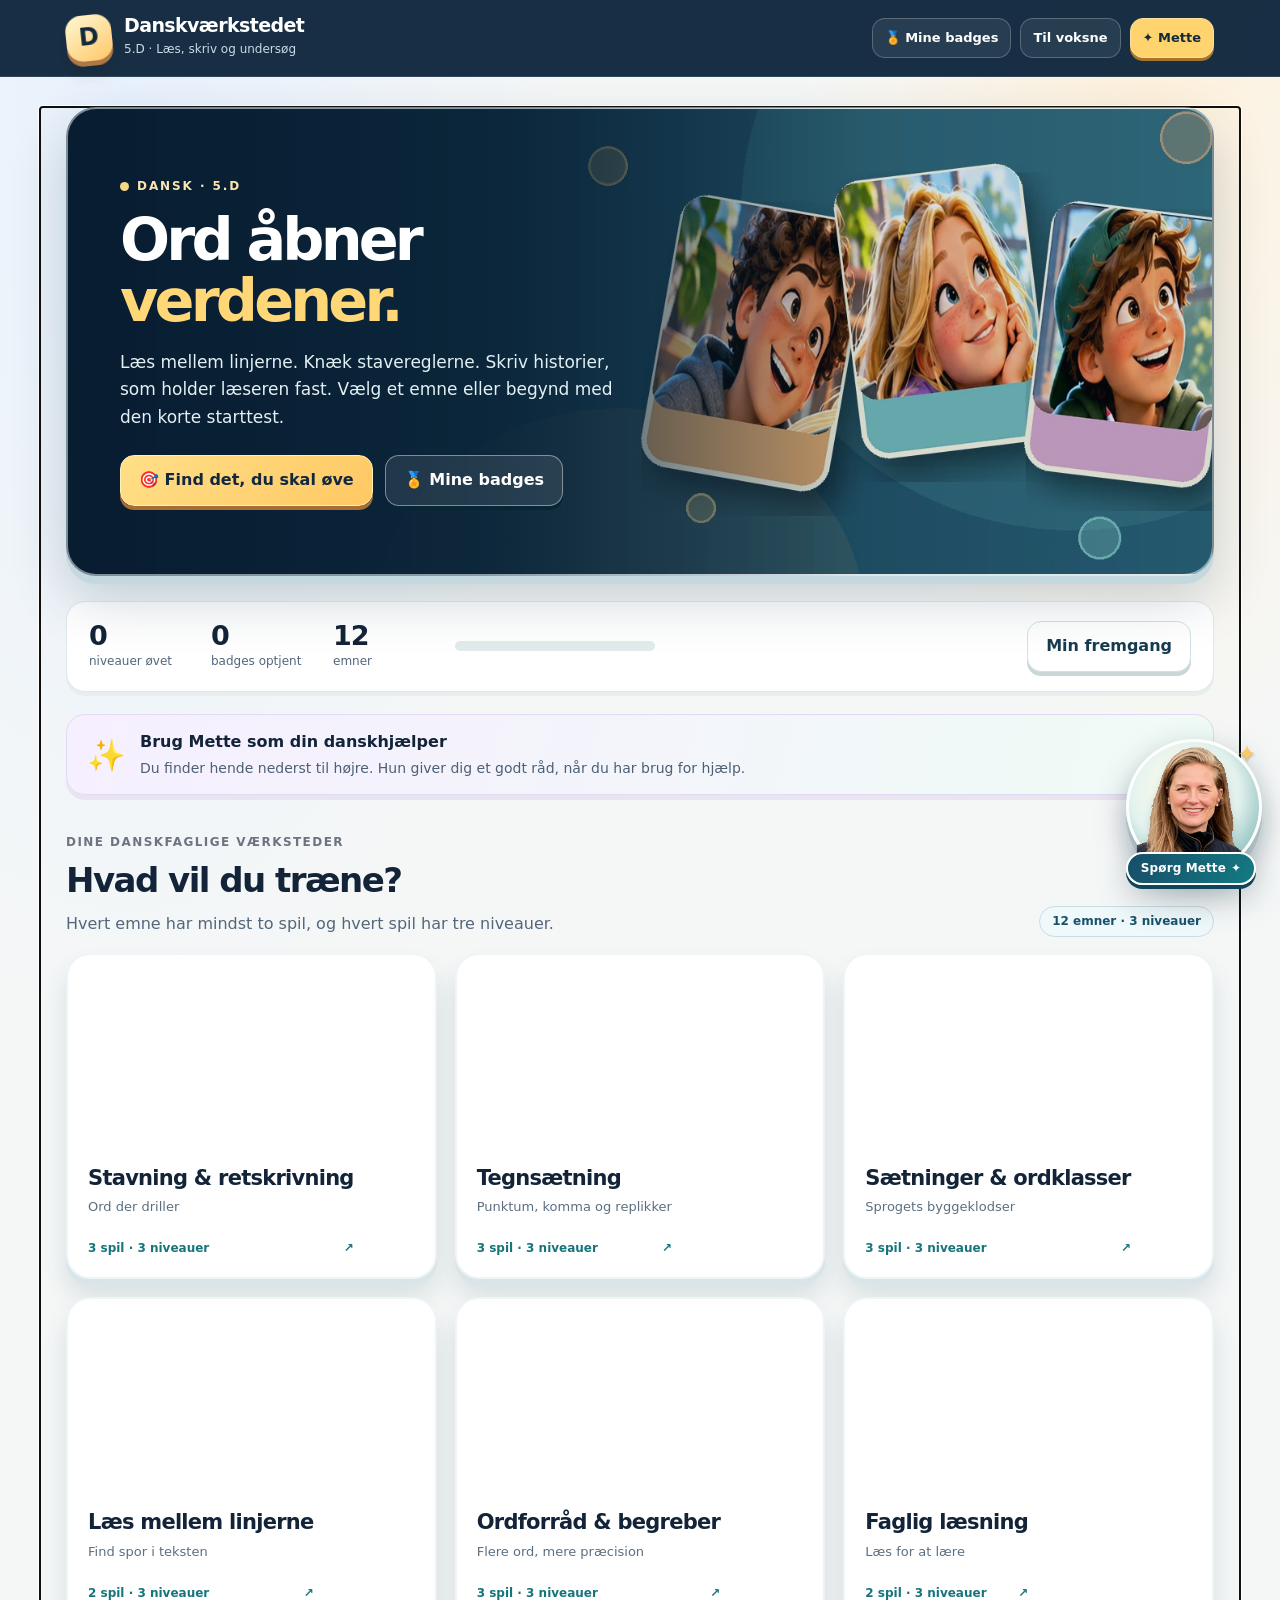
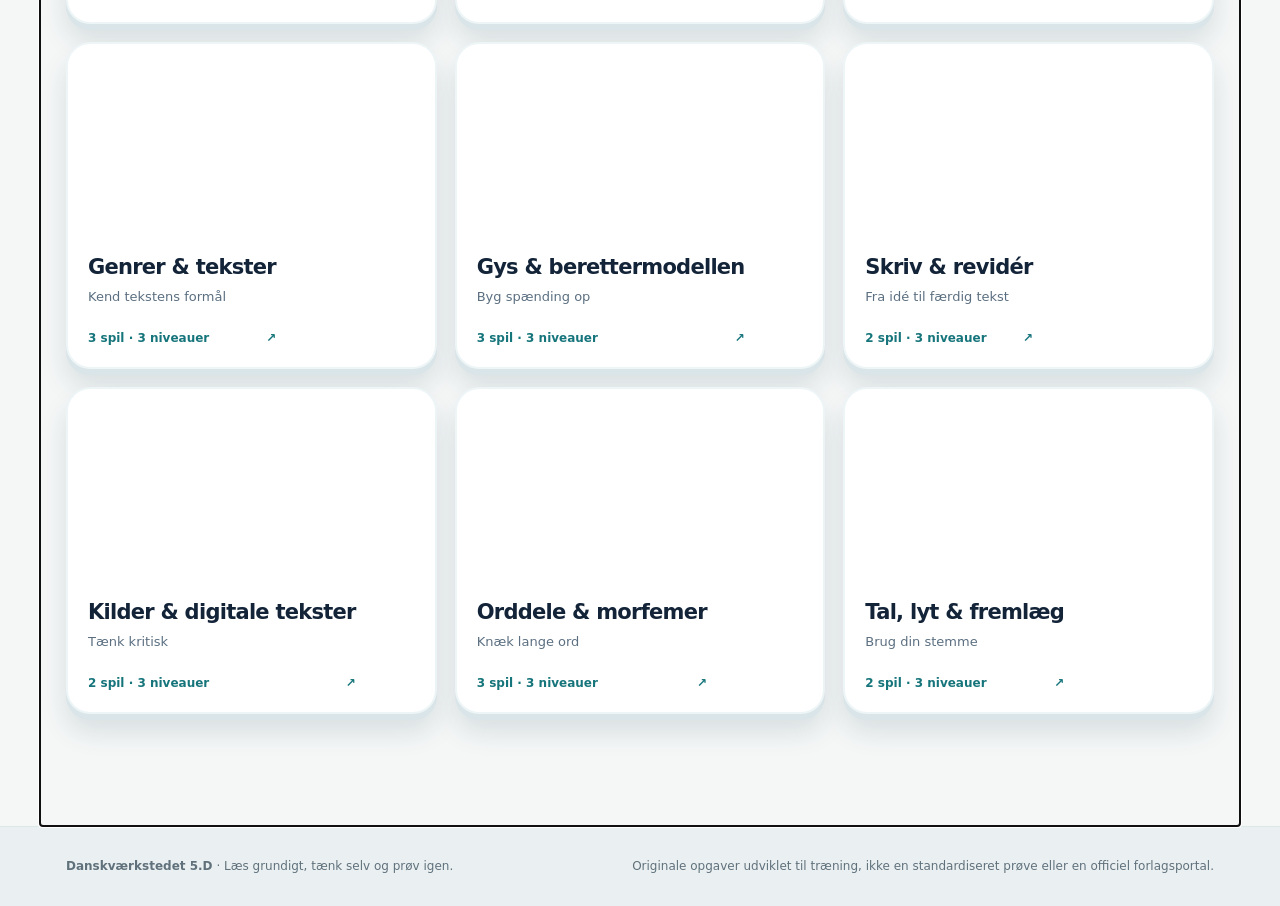
==== commit b209fb5f: "Vis ægte GIF med Mettes originale ansigt og hår i hjælperen" ====
--- a/index.html
+++ b/index.html
@@ -21,7 +21,7 @@
 </div></div></header>
 <main class="main wrap" id="main" tabindex="-1"></main>
 <button class="mette-float" id="mette-float" type="button" aria-label="Spørg Mette om et råd" title="Mette · din danskhjælper">
-<picture class="mette-avatar-picture"><source media="(prefers-reduced-motion: reduce)" srcset="assets/mette-portraet.webp" type="image/webp"><img class="mette-float-photo" src="assets/mette-avatar-live.webp" alt="Mette, din animerede danskhjælper" width="132" height="132" decoding="async"></picture>
+<picture class="mette-avatar-picture"><source media="(prefers-reduced-motion: reduce)" srcset="assets/mette-portraet.webp" type="image/webp"><img class="mette-float-photo" src="assets/mette-original-animeret.gif" alt="Mettes originale portræt med en rolig, animeret bevægelse" width="132" height="132" decoding="async"></picture>
 <span class="mette-float-label">Spørg Mette <span aria-hidden="true">✦</span></span>
 </button>
 <footer class="footer"><div class="wrap footer-grid"><span><b>Danskværkstedet 5.D</b> · Læs grundigt, tænk selv og prøv igen.</span>
--- a/style.css
+++ b/style.css
@@ -191,3 +191,52 @@
 @media(max-width:650px){
  .mette-float .mette-float-photo{width:98px;height:98px;border-radius:17px}
 }
+
+/* Mette-avatar: rolig 3D-sticker med blinken, smil og vink.
+   Originalportrættet vises i hjælpedialogen og ved reduceret bevægelse. */
+.mette-float{isolation:isolate;overflow:visible}
+.mette-float::before{
+ content:"";position:absolute;z-index:-1;left:8px;top:9px;
+ width:130px;height:130px;border-radius:50%;
+ background:radial-gradient(circle at 42% 37%,#fffbea 0%,#e4f3ef 50%,#91c7c2 90%);
+ border:3px solid rgba(255,255,255,.95);
+ box-shadow:inset -8px -8px 16px rgba(37,107,118,.12),0 9px 0 rgba(46,110,132,.14),0 18px 23px rgba(5,50,69,.16);
+}
+.mette-avatar-picture{
+ position:relative;z-index:1;display:block;width:132px;height:132px;
+ transform-origin:50% 90%;animation:mette-avatar-hover 5.6s ease-in-out infinite;
+}
+.mette-float .mette-avatar-picture .mette-float-photo{
+ display:block;width:132px;height:132px;
+ padding:0;border:0;border-radius:0;
+ box-shadow:none;background:transparent;
+ object-fit:contain;object-position:center bottom;
+ filter:saturate(1.04) contrast(1.025) drop-shadow(0 7px 4px rgba(16,62,85,.21));
+}
+.mette-float::after{
+ content:"✦";pointer-events:none;z-index:2;position:absolute;
+ top:6px;right:7px;color:#f7c96b;font-size:24px;
+ text-shadow:0 2px 2px #754d1c55;
+ animation:mette-sparkle 5.6s ease-in-out infinite;
+}
+.mette-float:hover .mette-avatar-picture{animation-duration:2.8s}
+.mette-float-label{z-index:3}
+@keyframes mette-avatar-hover{
+ 0%,100%{transform:translateY(0) rotate(-1deg)}
+ 42%{transform:translateY(-4px) rotate(1deg)}
+ 66%{transform:translateY(-2px) rotate(0)}
+}
+@keyframes mette-sparkle{
+ 0%,32%,75%,100%{opacity:.45;transform:scale(.75) rotate(-9deg)}
+ 50%{opacity:1;transform:scale(1.12) rotate(13deg)}
+}
+@media(max-width:650px){
+ .mette-float::before{width:98px;height:98px;left:3px;top:7px}
+ .mette-avatar-picture{width:98px;height:98px}
+ .mette-float .mette-avatar-picture .mette-float-photo{width:98px;height:98px}
+ .mette-float::after{font-size:19px;top:3px;right:4px}
+}
+@media(prefers-reduced-motion:reduce){
+ .mette-avatar-picture,.mette-float::after{animation:none!important}
+ .mette-float .mette-avatar-picture .mette-float-photo{filter:drop-shadow(0 4px 4px rgba(16,62,85,.14))}
+}
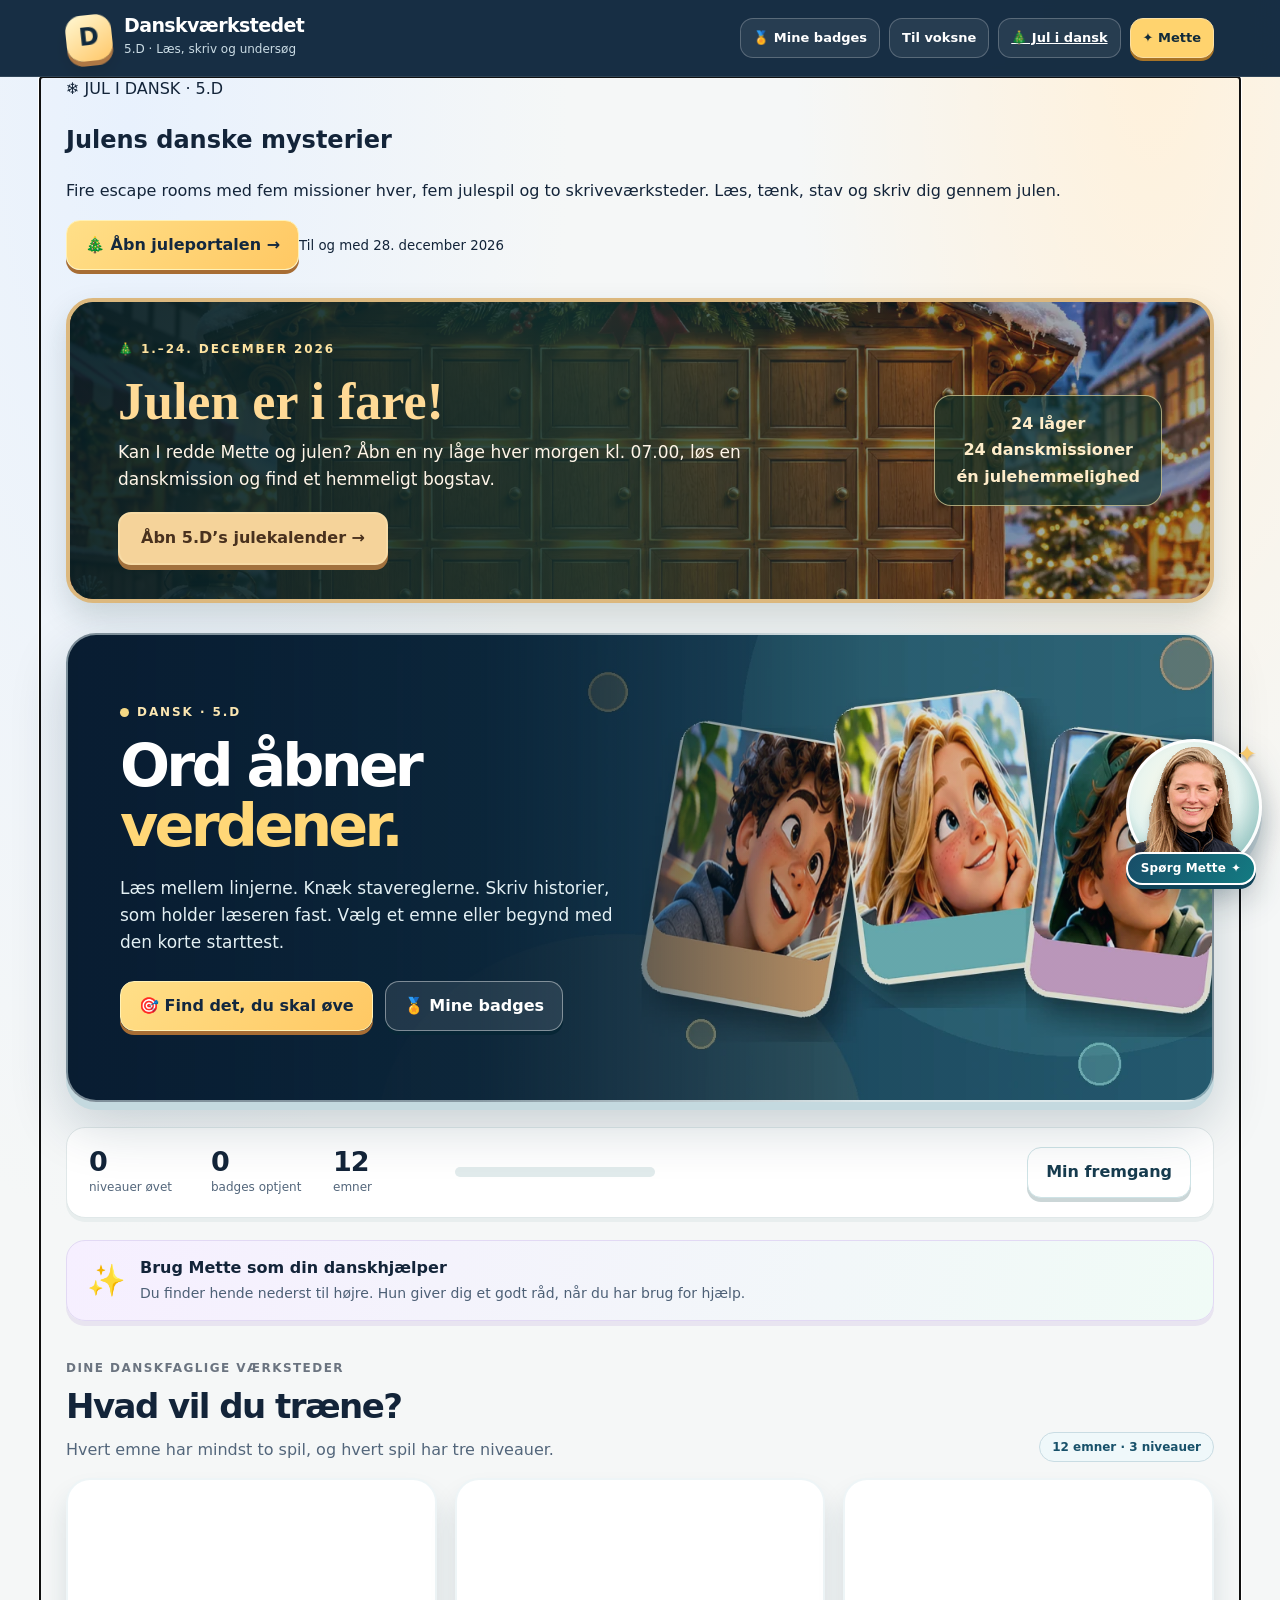
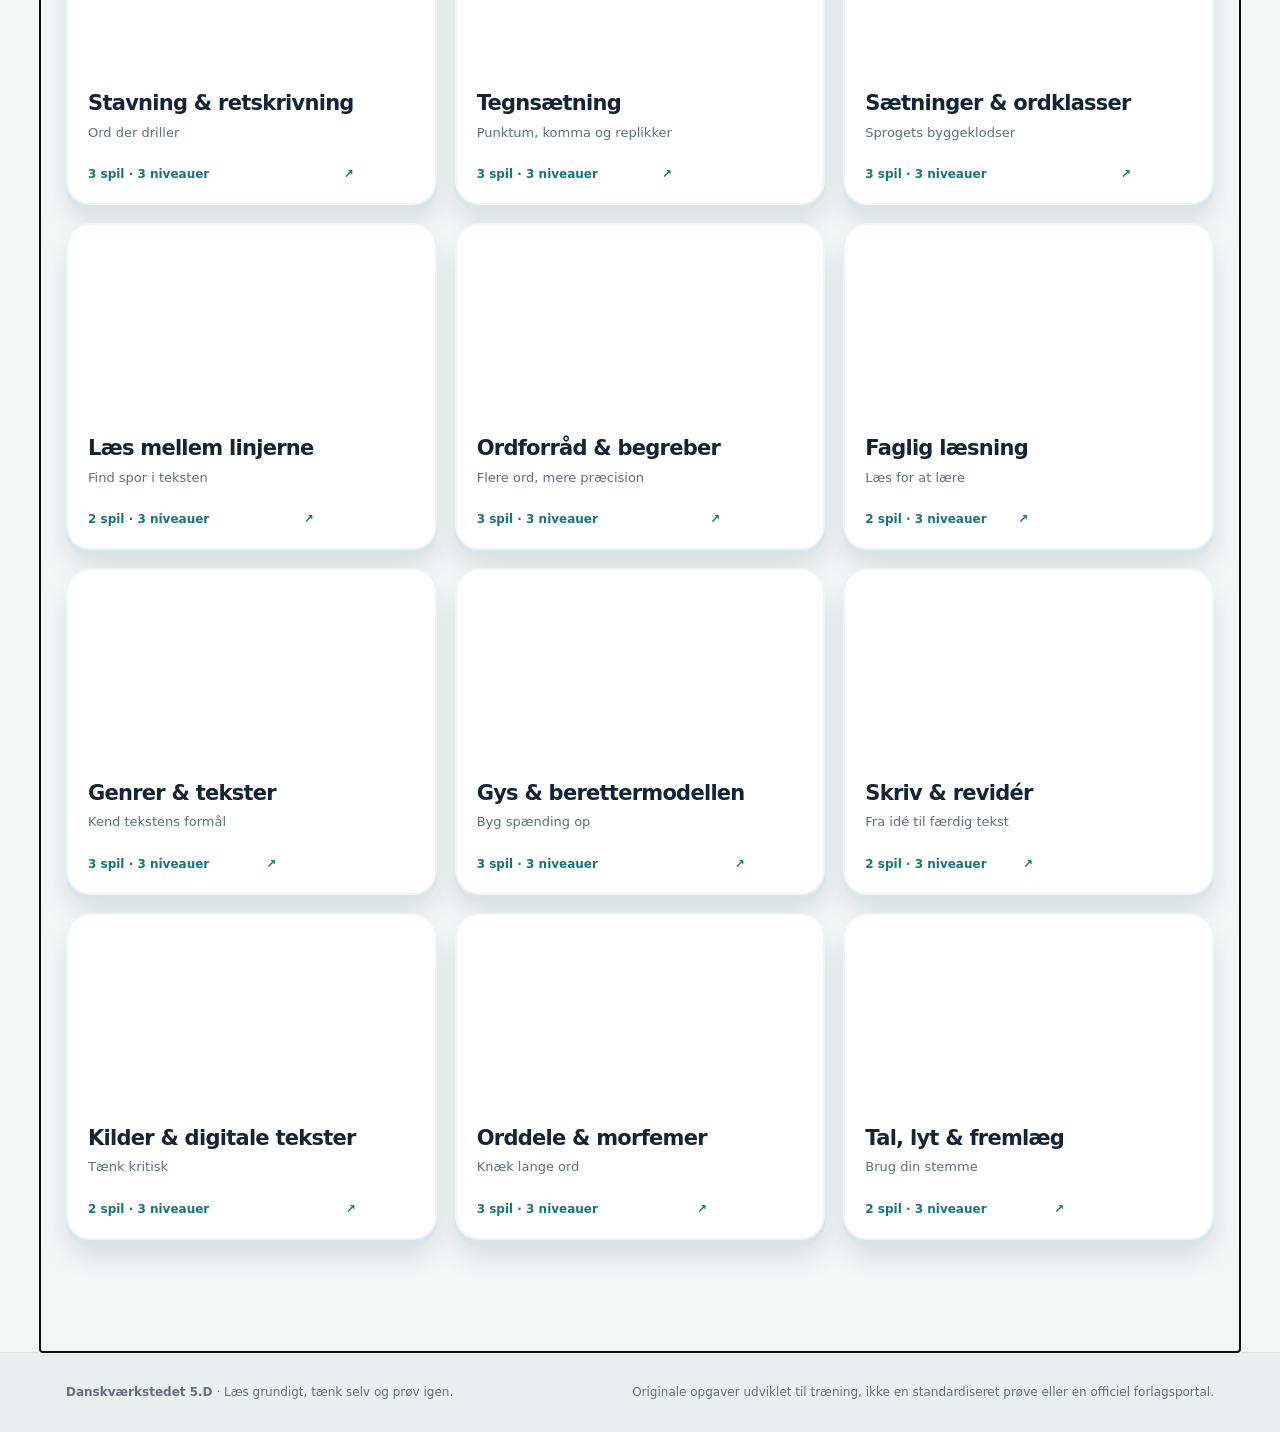
==== commit 102a044a: "Tilføj julemenupunkt og sæsonkontrol til Danskværkstedet" ====
--- a/index.html
+++ b/index.html
@@ -8,6 +8,7 @@
 <title>Danskværkstedet · 5.D</title>
 <link rel="stylesheet" href="style.css">
 <script defer src="data.js"></script>
+<script defer src="jul/season.js"></script>
 <script defer src="app.js"></script>
 </head>
 <body>
@@ -17,6 +18,7 @@
 <div class="nav-actions">
 <button class="nav-btn optional" id="nav-progress" type="button">🏅 Mine badges</button>
 <button class="nav-btn optional" id="nav-adults" type="button">Til voksne</button>
+<a class="nav-btn nav-jul" id="nav-jul" href="jul/" hidden>🎄 Jul i dansk</a>
 <button class="nav-btn primary" id="nav-mette" type="button">✦ Mette</button>
 </div></div></header>
 <main class="main wrap" id="main" tabindex="-1"></main>
--- a/style.css
+++ b/style.css
@@ -1,6 +1,6 @@
 
 :root{--ink:#132439;--muted:#53667b;--paper:#fffef9;--cream:#f3f6f5;--line:#dfe6e7;--navy:#10283e;--mint:#d8f1e8;--teal:#087d78;--yellow:#ffda78;--coral:#f6a68e;--purple:#9680c9;--shadow:0 22px 60px rgba(20,47,60,.12);font-synthesis:none}
-*{box-sizing:border-box}html{scroll-behavior:smooth}body{margin:0;background:radial-gradient(ellipse at 10% 4%,#e8f1fd 0,transparent 27%),radial-gradient(ellipse at 90% 1%,#fff1db 0,transparent 22%),#f5f7f7;font-family:system-ui,-apple-system,"Segoe UI",sans-serif;color:var(--ink);line-height:1.55}button,input,textarea,select{font:inherit}button{cursor:pointer}button:disabled{cursor:not-allowed;opacity:.6}img{max-width:100%}a{color:#0a6b76}a:focus-visible,button:focus-visible,input:focus-visible,textarea:focus-visible{outline:3px solid #dc844d;outline-offset:3px}.sr{position:absolute;width:1px;height:1px;overflow:hidden;clip:rect(0,0,0,0)}.skip{position:absolute;left:-9999px;top:10px;z-index:100;background:white;padding:10px}.skip:focus{left:10px}.wrap{max-width:1200px;padding:0 26px;margin:auto}.site-header{position:sticky;top:0;z-index:40;background:rgba(16,40,62,.97);color:white;border-bottom:1px solid #ffffff1c;backdrop-filter:blur(18px)}.header-inner{display:flex;align-items:center;gap:20px;justify-content:space-between;min-height:76px}.brand{display:flex;align-items:center;gap:12px;background:none;border:0;color:white;padding:0;text-align:left}.brand-mark{width:46px;height:46px;border-radius:16px;background:linear-gradient(150deg,#fff8d3,#ffc768);color:#10293d;font-size:24px;font-weight:900;display:grid;place-items:center;box-shadow:0 5px 0 #ae7744,0 11px 18px #0002;transform:rotate(-6deg)}.brand strong{display:block;font-size:19px;letter-spacing:-.6px;line-height:1.1}.brand small{font-size:12px;color:#cbdce5}.nav-actions{display:flex;align-items:center;gap:9px;flex-wrap:wrap}.nav-btn{background:#ffffff12;border:1px solid #ffffff3b;color:white;border-radius:13px;padding:9px 12px;font-size:13px;font-weight:700}.nav-btn:hover{background:#ffffff2c}.nav-btn.primary{background:#ffd36e;color:#122b3a;border-color:#fbe0a4;box-shadow:0 3px 0 #a87427}.main{padding-bottom:70px}.hero{position:relative;display:grid;grid-template-columns:1.1fr .9fr;min-height:440px;border-radius:30px;overflow:hidden;margin:30px 0 25px;isolation:isolate;background:linear-gradient(121deg,#142c46 0%,#1a5570 75%,#29798a);box-shadow:0 9px 0 #cad9dd,0 28px 54px #19344f23;color:white}.hero:before{content:"";position:absolute;inset:0;z-index:-1;background:radial-gradient(circle at 86% 40%,#60c3c640 0,transparent 31%),radial-gradient(circle at 61% 94%,#f4cb7b33 0,transparent 37%)}.hero-copy{padding:55px 0 52px 55px;z-index:2}.eyebrow{display:inline-flex;align-items:center;gap:8px;font-size:12px;text-transform:uppercase;letter-spacing:.16em;font-weight:900;color:#fbe6b1}.eyebrow:before{content:"";width:9px;height:9px;background:#f4d884;border-radius:50%}.hero h1{font-size:clamp(42px,5vw,66px);line-height:1.01;letter-spacing:-.065em;max-width:600px;margin:17px 0}.hero h1 em{font-style:normal;color:#ffd777}.hero p{font-size:18px;color:#e3f0f4;max-width:530px;line-height:1.6;margin:0 0 24px}.hero-actions{display:flex;flex-wrap:wrap;gap:12px}.btn{display:inline-flex;align-items:center;justify-content:center;gap:9px;padding:12px 18px;border-radius:14px;border:1px solid #cee3e6;background:white;color:#173c4f;font-weight:800;box-shadow:0 4px 0 #cbd6d7;text-decoration:none;min-height:48px}.btn:hover{transform:translateY(-2px);box-shadow:0 6px 0 #cbd6d7}.btn.primary{background:linear-gradient(135deg,#ffdf88,#ffc863);color:#13283f;border-color:#fff1b6;box-shadow:0 4px 0 #a76d34}.btn.dark{background:#135b66;color:white;box-shadow:0 4px 0 #17434b;border-color:#1c7480}.btn.ghost{background:#ffffff18;border-color:#ffffff6b;color:white;box-shadow:0 4px 0 #072635}.btn:disabled{opacity:.52}.hero-sculpture{position:relative;min-height:430px;perspective:900px;overflow:hidden}.halo{position:absolute;width:385px;height:385px;border-radius:50%;top:30px;right:35px;background:radial-gradient(circle at 40% 35%,#fff4d5,#ffc982 50%,#ce824f 99%);box-shadow:inset -20px -25px 40px #814e3255,0 30px 100px #071c32aa}.book3d{position:absolute;right:118px;top:103px;width:210px;height:257px;background:linear-gradient(100deg,#2b5187 0%,#3f78b7 65%,#1b4875);border:9px solid #5fa4d5;border-left:22px solid #1a487b;border-radius:12px 20px 20px 12px;transform:rotate(-19deg) rotateY(-18deg);box-shadow:19px 19px 0 #e9dbc2,25px 25px 0 #1e405d,38px 54px 42px #0b2d3c7d;display:grid;place-items:center}.book3d:before{content:"D";font-family:Georgia,serif;font-size:132px;color:#ffe1a5;text-shadow:0 6px 0 #d29c4d}.book3d:after{content:"DANSK · 5.D";position:absolute;top:29px;font-size:10px;color:#c9e4ee;letter-spacing:.3em;font-weight:800}.orbit{position:absolute;background:linear-gradient(130deg,#fff9c7,#ffcf67);border-radius:19px;display:grid;place-items:center;box-shadow:0 9px 0 #d88f4e,0 22px 30px #031c2a88;transform:rotate(-13deg)}.orbit.one{top:52px;right:78px;width:78px;height:73px;font-size:42px}.orbit.two{bottom:63px;left:26px;width:82px;height:77px;font-size:44px;background:linear-gradient(135deg,#d6e8ff,#84b4e8);box-shadow:0 9px 0 #376c96,0 22px 28px #031c2a88;transform:rotate(15deg)}.orbit.three{top:98px;left:52px;width:62px;height:58px;font-size:33px;background:linear-gradient(145deg,#ffe4e3,#eb9ea2);box-shadow:0 8px 0 #9d5568,0 15px 24px #031c2a88;transform:rotate(17deg)}.section-head{display:flex;justify-content:space-between;align-items:flex-end;gap:20px;margin:34px 0 16px}.section-head h2{font-size:clamp(25px,3vw,34px);letter-spacing:-.045em;margin:0}.section-head p{margin:5px 0 0;color:var(--muted);max-width:680px}.pill{display:inline-flex;align-items:center;border:1px solid #c9dce3;background:#eff8fa;border-radius:99px;padding:5px 12px;color:#18516a;font-size:12px;font-weight:800}.grid{display:grid;grid-template-columns:repeat(3,minmax(0,1fr));gap:18px}.subject{--accent:#6ca8b1;--dark:#1b536a;position:relative;display:flex;flex-direction:column;text-align:left;border:1px solid #e2e8e9;background:#fff;border-radius:24px;padding:0;overflow:hidden;box-shadow:0 6px 0 #e0e7e7,0 20px 24px #233e4e0b;transition:transform .2s,box-shadow .2s;color:var(--ink)}.subject:hover{transform:translateY(-4px);box-shadow:0 10px 0 #dbe3e5,0 22px 36px #1b435025}.subject-art{height:160px;position:relative;overflow:hidden;background:radial-gradient(circle at 78% 18%,#fff9df8c 0,transparent 30%),linear-gradient(128deg,var(--dark),var(--accent));display:grid;place-items:center}.subject-art:before{content:"";width:190px;height:190px;border-radius:50%;background:#ffffff22;position:absolute;right:-30px;bottom:-95px;border:25px solid #ffffff0f}.subject-art:after{content:"";width:220px;height:70px;position:absolute;left:-50px;top:2px;background:#fff3;transform:rotate(-19deg);filter:blur(18px)}.object3d{position:relative;z-index:2;width:112px;height:104px;border-radius:27px;background:linear-gradient(135deg,#fffdf7,#dfecee);border:4px solid #fff;box-shadow:0 12px 0 #9caeb499,0 22px 28px #0a253b77;transform:rotate(-9deg);display:grid;place-items:center;font-size:59px;text-shadow:0 4px 4px #7772}.subject:hover .object3d{transform:rotate(0deg) translateY(-5px)}.subject-body{padding:20px 22px 21px;display:flex;flex-direction:column;gap:6px;flex:1}.subject-title{font-size:20px;font-weight:900;letter-spacing:-.035em;line-height:1.2}.subject-desc{font-size:14px;color:#5b6f81}.subject-foot{margin-top:auto;padding-top:18px;display:flex;justify-content:space-between;gap:8px;align-items:center;color:#16757b;font-size:12px;font-weight:800}.subject[data-done="true"] .subject-foot:after{content:"✓ Øvet";color:#197651}.progress-strip{background:white;border:1px solid #e0e8e9;border-radius:19px;padding:19px 22px;display:flex;align-items:center;gap:22px;flex-wrap:wrap;box-shadow:0 4px 0 #e8eeee}.stat{display:grid;gap:3px;min-width:100px}.stat strong{font-size:27px;letter-spacing:-.04em;line-height:1}.stat small{color:var(--muted);font-size:12px}.bar{height:10px;width:200px;max-width:100%;border-radius:99px;background:#e1ebec;overflow:hidden}.bar span{display:block;height:100%;background:linear-gradient(90deg,#098478,#67bca4);border-radius:99px;transition:width .3s}.panel{background:#fff;border:1px solid #dfebed;border-radius:25px;box-shadow:var(--shadow);padding:28px;margin:26px 0}.crumb{background:none;border:0;color:#386a79;font-weight:800;padding:7px 0;margin:0 0 14px}.heading-row{display:flex;gap:18px;align-items:center;flex-wrap:wrap}.big-icon{width:77px;height:77px;border-radius:22px;display:grid;place-items:center;font-size:42px;background:#eaf6f6;box-shadow:0 5px 0 #c7dfe3}.panel h1{font-size:clamp(29px,4vw,44px);line-height:1.09;letter-spacing:-.05em;margin:4px 0}.panel h2{letter-spacing:-.035em}.lead{font-size:17px;color:#405f75}.info-box{display:grid;gap:7px;background:#eef8f5;border:1px solid #c8e6db;border-radius:17px;padding:17px 20px;color:#244f53;margin:16px 0}.info-box b{font-size:14px}.info-box p{margin:0;font-size:14px}.game-picker{display:grid;grid-template-columns:repeat(3,minmax(0,1fr));gap:14px;margin:25px 0}.game-tile{border:1px solid #d4e6e8;background:#f7fbfc;border-radius:17px;padding:18px;text-align:left;min-height:132px;box-shadow:0 5px 0 #dce6e8}.game-tile:hover{background:#e9f7f8;transform:translateY(-2px)}.game-tile strong{display:block;font-size:18px;margin-top:4px}.game-tile span{display:block;font-size:12px;color:#526f7d}.game-emoji{font-size:27px!important}.level-select{display:flex;gap:10px;flex-wrap:wrap;margin:16px 0}.level-btn{border:1px solid #b7d0d7;background:#f0f7fa;color:#214e68;border-radius:12px;padding:10px 17px;font-weight:800}.level-btn[aria-pressed="true"]{background:#123f60;color:white;border-color:#123f60;box-shadow:0 4px 0 #88aabb}.exercise{margin:14px 0 0}.exercise-head{display:flex;align-items:center;flex-wrap:wrap;justify-content:space-between;gap:12px;margin:10px 0 16px}.exercise-head h2{font-size:21px;margin:4px 0}.question{font-size:20px;font-weight:800;white-space:pre-wrap;line-height:1.48;margin:15px 0}.choices{display:grid;grid-template-columns:1fr;gap:11px}.choice{display:flex;align-items:center;gap:13px;min-height:55px;padding:13px 15px;text-align:left;border:2px solid #d9e7e9;border-radius:14px;background:#f8fbfc;color:#18374a;font-weight:650}.choice:hover{border-color:#75aeb3;background:#edfafa}.choice-key{display:grid;place-items:center;width:31px;height:31px;flex:none;background:#e2eeef;border-radius:9px;font-size:13px;font-weight:900}.choice.incorrect{border-color:#cf7774;background:#fff2f0}.choice.correct{border-color:#68b59a;background:#ebf9f1}.feedback{margin:14px 0;border-radius:15px;padding:15px 17px;background:#edf5f9;border:1px solid #c6dae8}.feedback[hidden]{display:none}.feedback.warn{background:#fff8e5;border-color:#eace87}.feedback.ok{background:#e9f8ee;border-color:#b1ddc7}.feedback p{margin:5px 0 0}.meter{display:flex;align-items:center;gap:12px}.track{flex:1;height:9px;border-radius:99px;background:#e3ebeb;overflow:hidden}.track>span{display:block;height:100%;border-radius:99px;background:#16a294;transition:width .2s}.result-card{padding:27px;border-radius:24px;background:linear-gradient(130deg,#f2fbf6,#f8f7ff);border:1px solid #cddedc}.result-card h2{font-size:28px;margin:10px 0}.result-num{font-size:51px;font-weight:900;color:#126b6b;line-height:1}.recommend{border:1px solid #dce8e8;border-radius:15px;padding:15px 16px;margin:11px 0;background:white;display:flex;gap:15px;align-items:center;justify-content:space-between;flex-wrap:wrap}.recommend p{font-size:14px;margin:4px 0;color:#5d6d78}.badge-grid{display:flex;gap:9px;flex-wrap:wrap;margin-top:13px}.badge-item{display:flex;align-items:center;gap:8px;border:1px solid #d9e5e7;background:#fbfeff;border-radius:14px;padding:10px 13px;font-size:12px;font-weight:800;color:#496372}.badge-item.earned{background:#fff5d8;border-color:#ebc96a;color:#704e1d}.badge-item .medal{font-size:24px}.task-label{display:block;font-weight:800;margin-bottom:8px}.editor{display:block;min-height:160px;width:100%;resize:vertical;border:2px solid #d2e2e3;border-radius:16px;padding:16px;line-height:1.6;background:#fcfefe}.checklist{display:grid;gap:9px;margin:14px 0}.checkline{display:flex;gap:9px;align-items:flex-start;padding:9px 11px;border-radius:12px;background:#f6f8f9}.checkline input{width:19px;height:19px;margin-top:4px;accent-color:#14887e}.speech-controls{display:flex;flex-wrap:wrap;gap:9px;margin:16px 0}.recording-status{font-size:14px;color:#345b66}.helper-card{display:grid;grid-template-columns:90px 1fr;gap:15px;align-items:center;padding:15px;border-radius:19px;background:linear-gradient(117deg,#f2e9ff,#f3fbfa);border:1px solid #dfd8ed;margin:20px 0}.helper-photo{width:84px;height:84px;object-fit:cover;object-position:50% 20%;border-radius:50%;background:#e2ddec;border:4px solid #fff;box-shadow:0 6px 0 #cdbddc}.helper-card p{margin:5px 0;font-size:14px;color:#476178}.helper-card strong{font-size:17px}.helper-card button{border:0;background:transparent;text-decoration:underline;color:#245b7d;font-weight:800;padding:3px 0}.helper-mini{display:flex;align-items:center;gap:13px}.mini-bubble{border-radius:16px;background:#f5ecff;border:1px solid #dac8f0;padding:12px 16px;font-size:14px;color:#553f6e}.tiny-header{font-size:12px;color:#6b7480;font-weight:800;text-transform:uppercase;letter-spacing:.12em}.match-grid{display:grid;grid-template-columns:1fr 1fr;gap:16px}.match-col{display:grid;gap:10px;align-content:start}.match-col button{border:2px solid #d8e6e9;border-radius:14px;padding:15px;text-align:left;background:#fbfeff;min-height:62px}.match-col button.selected{border-color:#176f7b;background:#e5f5f4}.match-col button.matched{border-color:#69b49d;background:#ecf9f0;color:#38725b}.memory-grid{display:grid;grid-template-columns:repeat(3,minmax(0,1fr));gap:12px}.memory-card{min-height:110px;padding:13px;border:2px solid #d6e5e9;border-radius:16px;background:linear-gradient(145deg,#315f86,#183a59);color:white;font-weight:900;box-shadow:0 5px 0 #b8c7d2}.memory-card.open,.memory-card.done{background:#fff7e4;color:#1a4056;border-color:#e5c784}.memory-card.done{background:#ecf9ef;border-color:#73b9a0}.word-row{display:flex;gap:6px;justify-content:center;margin:7px 0}.letter{width:46px;height:48px;border-radius:9px;border:2px solid #d4e1e4;display:grid;place-items:center;font-weight:900;text-transform:uppercase;font-size:23px;background:white}.letter.hit{background:#3c9b75;color:white;border-color:#3c9b75}.letter.near{background:#c9a64a;color:#122c35;border-color:#c9a64a}.letter.miss{background:#627785;color:white;border-color:#627785}.word-input{width:100%;max-width:330px;padding:12px 14px;border-radius:12px;border:2px solid #aecfd3;letter-spacing:.15em;text-transform:lowercase;font-weight:800}.arcade{padding:20px;border:2px solid #274b5b;background:linear-gradient(160deg,#102b42,#214e58);border-radius:22px;color:#fff;min-height:250px}.arcade .question{color:#fff;font-size:18px}.arcade-options{display:grid;grid-template-columns:repeat(3,1fr);gap:12px;margin-top:25px}.arcade-door{position:relative;padding:18px 10px 12px;background:linear-gradient(130deg,#f1eff6,#adbad3);border:3px solid #fff;border-bottom:9px solid #637f98;border-radius:16px;color:#102b42;font-weight:800;min-height:125px;box-shadow:0 10px 0 #061827}.arcade-door:hover{transform:translateY(-4px)}.arcade-door:before{content:"★";font-size:25px;display:block;color:#db9154}.maze-grid{display:grid;grid-template-columns:repeat(5,52px);grid-template-rows:repeat(5,52px);gap:4px;justify-content:center;margin:15px auto}.maze-cell{border-radius:9px;display:grid;place-items:center;background:#345b6d;border:2px solid #78a5a5;position:relative;font-size:18px}.maze-cell.wall{background:#0a1e39;border-color:#112f4a}.maze-cell.player{box-shadow:inset 0 0 0 2px #ffd472}.maze-token{width:38px;height:38px;border-radius:50%;background:#ffdc78;display:grid;place-items:center;font-size:25px;box-shadow:0 4px 0 #b68039}.maze-cell.option{background:#c4f1ee;color:#103e41;font-size:13px;font-weight:950}.maze-cell.option small{font-size:9px;display:block}.maze-controls{display:grid;grid-template-columns:repeat(3,53px);gap:5px;justify-content:center;margin:auto}.maze-controls button{border-radius:10px;border:1px solid #8ba9ba;background:#e9f0f7;color:#0f3a52;padding:8px}.maze-controls button:nth-child(1){grid-column:2}.maze-controls button:nth-child(2){grid-column:1;grid-row:2}.maze-controls button:nth-child(3){grid-column:2;grid-row:2}.maze-controls button:nth-child(4){grid-column:3;grid-row:2}.maze-legend{display:flex;gap:6px;flex-wrap:wrap;justify-content:center}.maze-legend button{background:#f1f6fb;border:1px solid #bbd7e1;border-radius:11px;padding:7px 10px;color:#1c4051;font-size:12px;font-weight:800}.footer{border-top:1px solid #dce7e8;padding:30px 0;background:#eaf0f1;font-size:12px;color:#60717c}.footer-grid{display:flex;justify-content:space-between;flex-wrap:wrap;gap:12px}dialog{border:0;border-radius:24px;box-shadow:0 32px 90px #001a2d77;width:min(630px,calc(100% - 22px));max-height:86vh;padding:0;overflow:auto;background:#fff}dialog::backdrop{background:#112b3eb3;backdrop-filter:blur(3px)}.dialog-top{position:sticky;top:0;z-index:3;display:flex;justify-content:space-between;gap:10px;align-items:center;padding:17px 22px;background:#173c58;color:white}.dialog-top strong{font-size:18px}.dialog-top button{border:1px solid #ffffff50;border-radius:10px;background:#ffffff17;color:white;padding:5px 10px}.dialog-body{padding:22px 25px}.dialog-body p{line-height:1.65}.dialog-body h3{margin-bottom:4px}.dialog-body .helper-photo{float:left;margin-right:15px}.toast{position:fixed;z-index:75;right:20px;bottom:18px;max-width:400px;padding:13px 17px;border-radius:16px;background:#14374f;color:white;box-shadow:0 12px 40px #0014;font-size:14px}.toast[hidden]{display:none}.subtle{color:#627585;font-size:13px}.separator{height:1px;background:#e5ecee;margin:22px 0}.linkish{border:0;background:none;color:#11727c;text-decoration:underline;font-weight:750}.diagnostic-chip{font-size:12px;border-radius:8px;padding:4px 10px;background:#fce6b4;color:#64481d;font-weight:800}.exercise-layout{display:grid;grid-template-columns:minmax(0,1fr) 265px;gap:26px;align-items:start}.side-note{background:#f7f5ff;border:1px solid #e7ddfa;padding:17px;border-radius:18px}.side-note h3{margin:0 0 6px;font-size:17px}.side-note p{font-size:14px;color:#526073}.side-note .helper-photo{width:74px;height:74px}.test-banner{background:#fff9e7;border:1px solid #f3dfac;border-radius:18px;padding:18px 22px;margin-bottom:18px}.test-banner h3{margin:0 0 5px}.test-banner p{margin:0;font-size:14px;color:#695d48}
+*{box-sizing:border-box}html{scroll-behavior:auto;overflow-anchor:none}body{margin:0;background:radial-gradient(ellipse at 10% 4%,#e8f1fd 0,transparent 27%),radial-gradient(ellipse at 90% 1%,#fff1db 0,transparent 22%),#f5f7f7;font-family:system-ui,-apple-system,"Segoe UI",sans-serif;color:var(--ink);line-height:1.55}button,input,textarea,select{font:inherit}button{cursor:pointer}button:disabled{cursor:not-allowed;opacity:.6}img{max-width:100%}a{color:#0a6b76}a:focus-visible,button:focus-visible,input:focus-visible,textarea:focus-visible{outline:3px solid #dc844d;outline-offset:3px}.sr{position:absolute;width:1px;height:1px;overflow:hidden;clip:rect(0,0,0,0)}.skip{position:absolute;left:-9999px;top:10px;z-index:100;background:white;padding:10px}.skip:focus{left:10px}.wrap{max-width:1200px;padding:0 26px;margin:auto}.site-header{position:sticky;top:0;z-index:40;background:rgba(16,40,62,.97);color:white;border-bottom:1px solid #ffffff1c;backdrop-filter:blur(18px)}.header-inner{display:flex;align-items:center;gap:20px;justify-content:space-between;min-height:76px}.brand{display:flex;align-items:center;gap:12px;background:none;border:0;color:white;padding:0;text-align:left}.brand-mark{width:46px;height:46px;border-radius:16px;background:linear-gradient(150deg,#fff8d3,#ffc768);color:#10293d;font-size:24px;font-weight:900;display:grid;place-items:center;box-shadow:0 5px 0 #ae7744,0 11px 18px #0002;transform:rotate(-6deg)}.brand strong{display:block;font-size:19px;letter-spacing:-.6px;line-height:1.1}.brand small{font-size:12px;color:#cbdce5}.nav-actions{display:flex;align-items:center;gap:9px;flex-wrap:wrap}.nav-btn{background:#ffffff12;border:1px solid #ffffff3b;color:white;border-radius:13px;padding:9px 12px;font-size:13px;font-weight:700}.nav-btn:hover{background:#ffffff2c}.nav-btn.primary{background:#ffd36e;color:#122b3a;border-color:#fbe0a4;box-shadow:0 3px 0 #a87427}.main{padding-bottom:70px}.hero{position:relative;display:grid;grid-template-columns:1.1fr .9fr;min-height:440px;border-radius:30px;overflow:hidden;margin:30px 0 25px;isolation:isolate;background:linear-gradient(121deg,#142c46 0%,#1a5570 75%,#29798a);box-shadow:0 9px 0 #cad9dd,0 28px 54px #19344f23;color:white}.hero:before{content:"";position:absolute;inset:0;z-index:-1;background:radial-gradient(circle at 86% 40%,#60c3c640 0,transparent 31%),radial-gradient(circle at 61% 94%,#f4cb7b33 0,transparent 37%)}.hero-copy{padding:55px 0 52px 55px;z-index:2}.eyebrow{display:inline-flex;align-items:center;gap:8px;font-size:12px;text-transform:uppercase;letter-spacing:.16em;font-weight:900;color:#fbe6b1}.eyebrow:before{content:"";width:9px;height:9px;background:#f4d884;border-radius:50%}.hero h1{font-size:clamp(42px,5vw,66px);line-height:1.01;letter-spacing:-.065em;max-width:600px;margin:17px 0}.hero h1 em{font-style:normal;color:#ffd777}.hero p{font-size:18px;color:#e3f0f4;max-width:530px;line-height:1.6;margin:0 0 24px}.hero-actions{display:flex;flex-wrap:wrap;gap:12px}.btn{display:inline-flex;align-items:center;justify-content:center;gap:9px;padding:12px 18px;border-radius:14px;border:1px solid #cee3e6;background:white;color:#173c4f;font-weight:800;box-shadow:0 4px 0 #cbd6d7;text-decoration:none;min-height:48px}.btn:hover{transform:translateY(-2px);box-shadow:0 6px 0 #cbd6d7}.btn.primary{background:linear-gradient(135deg,#ffdf88,#ffc863);color:#13283f;border-color:#fff1b6;box-shadow:0 4px 0 #a76d34}.btn.dark{background:#135b66;color:white;box-shadow:0 4px 0 #17434b;border-color:#1c7480}.btn.ghost{background:#ffffff18;border-color:#ffffff6b;color:white;box-shadow:0 4px 0 #072635}.btn:disabled{opacity:.52}.hero-sculpture{position:relative;min-height:430px;perspective:900px;overflow:hidden}.halo{position:absolute;width:385px;height:385px;border-radius:50%;top:30px;right:35px;background:radial-gradient(circle at 40% 35%,#fff4d5,#ffc982 50%,#ce824f 99%);box-shadow:inset -20px -25px 40px #814e3255,0 30px 100px #071c32aa}.book3d{position:absolute;right:118px;top:103px;width:210px;height:257px;background:linear-gradient(100deg,#2b5187 0%,#3f78b7 65%,#1b4875);border:9px solid #5fa4d5;border-left:22px solid #1a487b;border-radius:12px 20px 20px 12px;transform:rotate(-19deg) rotateY(-18deg);box-shadow:19px 19px 0 #e9dbc2,25px 25px 0 #1e405d,38px 54px 42px #0b2d3c7d;display:grid;place-items:center}.book3d:before{content:"D";font-family:Georgia,serif;font-size:132px;color:#ffe1a5;text-shadow:0 6px 0 #d29c4d}.book3d:after{content:"DANSK · 5.D";position:absolute;top:29px;font-size:10px;color:#c9e4ee;letter-spacing:.3em;font-weight:800}.orbit{position:absolute;background:linear-gradient(130deg,#fff9c7,#ffcf67);border-radius:19px;display:grid;place-items:center;box-shadow:0 9px 0 #d88f4e,0 22px 30px #031c2a88;transform:rotate(-13deg)}.orbit.one{top:52px;right:78px;width:78px;height:73px;font-size:42px}.orbit.two{bottom:63px;left:26px;width:82px;height:77px;font-size:44px;background:linear-gradient(135deg,#d6e8ff,#84b4e8);box-shadow:0 9px 0 #376c96,0 22px 28px #031c2a88;transform:rotate(15deg)}.orbit.three{top:98px;left:52px;width:62px;height:58px;font-size:33px;background:linear-gradient(145deg,#ffe4e3,#eb9ea2);box-shadow:0 8px 0 #9d5568,0 15px 24px #031c2a88;transform:rotate(17deg)}.section-head{display:flex;justify-content:space-between;align-items:flex-end;gap:20px;margin:34px 0 16px}.section-head h2{font-size:clamp(25px,3vw,34px);letter-spacing:-.045em;margin:0}.section-head p{margin:5px 0 0;color:var(--muted);max-width:680px}.pill{display:inline-flex;align-items:center;border:1px solid #c9dce3;background:#eff8fa;border-radius:99px;padding:5px 12px;color:#18516a;font-size:12px;font-weight:800}.grid{display:grid;grid-template-columns:repeat(3,minmax(0,1fr));gap:18px}.subject{--accent:#6ca8b1;--dark:#1b536a;position:relative;display:flex;flex-direction:column;text-align:left;border:1px solid #e2e8e9;background:#fff;border-radius:24px;padding:0;overflow:hidden;box-shadow:0 6px 0 #e0e7e7,0 20px 24px #233e4e0b;transition:transform .2s,box-shadow .2s;color:var(--ink)}.subject:hover{transform:translateY(-4px);box-shadow:0 10px 0 #dbe3e5,0 22px 36px #1b435025}.subject-art{height:160px;position:relative;overflow:hidden;background:radial-gradient(circle at 78% 18%,#fff9df8c 0,transparent 30%),linear-gradient(128deg,var(--dark),var(--accent));display:grid;place-items:center}.subject-art:before{content:"";width:190px;height:190px;border-radius:50%;background:#ffffff22;position:absolute;right:-30px;bottom:-95px;border:25px solid #ffffff0f}.subject-art:after{content:"";width:220px;height:70px;position:absolute;left:-50px;top:2px;background:#fff3;transform:rotate(-19deg);filter:blur(18px)}.object3d{position:relative;z-index:2;width:112px;height:104px;border-radius:27px;background:linear-gradient(135deg,#fffdf7,#dfecee);border:4px solid #fff;box-shadow:0 12px 0 #9caeb499,0 22px 28px #0a253b77;transform:rotate(-9deg);display:grid;place-items:center;font-size:59px;text-shadow:0 4px 4px #7772}.subject:hover .object3d{transform:rotate(0deg) translateY(-5px)}.subject-body{padding:20px 22px 21px;display:flex;flex-direction:column;gap:6px;flex:1}.subject-title{font-size:20px;font-weight:900;letter-spacing:-.035em;line-height:1.2}.subject-desc{font-size:14px;color:#5b6f81}.subject-foot{margin-top:auto;padding-top:18px;display:flex;justify-content:space-between;gap:8px;align-items:center;color:#16757b;font-size:12px;font-weight:800}.subject[data-done="true"] .subject-foot:after{content:"✓ Øvet";color:#197651}.progress-strip{background:white;border:1px solid #e0e8e9;border-radius:19px;padding:19px 22px;display:flex;align-items:center;gap:22px;flex-wrap:wrap;box-shadow:0 4px 0 #e8eeee}.stat{display:grid;gap:3px;min-width:100px}.stat strong{font-size:27px;letter-spacing:-.04em;line-height:1}.stat small{color:var(--muted);font-size:12px}.bar{height:10px;width:200px;max-width:100%;border-radius:99px;background:#e1ebec;overflow:hidden}.bar span{display:block;height:100%;background:linear-gradient(90deg,#098478,#67bca4);border-radius:99px;transition:width .3s}.panel{background:#fff;border:1px solid #dfebed;border-radius:25px;box-shadow:var(--shadow);padding:28px;margin:26px 0}.crumb{background:none;border:0;color:#386a79;font-weight:800;padding:7px 0;margin:0 0 14px}.heading-row{display:flex;gap:18px;align-items:center;flex-wrap:wrap}.big-icon{width:77px;height:77px;border-radius:22px;display:grid;place-items:center;font-size:42px;background:#eaf6f6;box-shadow:0 5px 0 #c7dfe3}.panel h1{font-size:clamp(29px,4vw,44px);line-height:1.09;letter-spacing:-.05em;margin:4px 0}.panel h2{letter-spacing:-.035em}.lead{font-size:17px;color:#405f75}.info-box{display:grid;gap:7px;background:#eef8f5;border:1px solid #c8e6db;border-radius:17px;padding:17px 20px;color:#244f53;margin:16px 0}.info-box b{font-size:14px}.info-box p{margin:0;font-size:14px}.game-picker{display:grid;grid-template-columns:repeat(3,minmax(0,1fr));gap:14px;margin:25px 0}.game-tile{border:1px solid #d4e6e8;background:#f7fbfc;border-radius:17px;padding:18px;text-align:left;min-height:132px;box-shadow:0 5px 0 #dce6e8}.game-tile:hover{background:#e9f7f8;transform:translateY(-2px)}.game-tile strong{display:block;font-size:18px;margin-top:4px}.game-tile span{display:block;font-size:12px;color:#526f7d}.game-emoji{font-size:27px!important}.level-select{display:flex;gap:10px;flex-wrap:wrap;margin:16px 0}.level-btn{border:1px solid #b7d0d7;background:#f0f7fa;color:#214e68;border-radius:12px;padding:10px 17px;font-weight:800}.level-btn[aria-pressed="true"]{background:#123f60;color:white;border-color:#123f60;box-shadow:0 4px 0 #88aabb}.exercise{margin:14px 0 0}.exercise-head{display:flex;align-items:center;flex-wrap:wrap;justify-content:space-between;gap:12px;margin:10px 0 16px}.exercise-head h2{font-size:21px;margin:4px 0}.question{font-size:20px;font-weight:800;white-space:pre-wrap;line-height:1.48;margin:15px 0}.choices{display:grid;grid-template-columns:1fr;gap:11px}.choice{display:flex;align-items:center;gap:13px;min-height:55px;padding:13px 15px;text-align:left;border:2px solid #d9e7e9;border-radius:14px;background:#f8fbfc;color:#18374a;font-weight:650}.choice:hover{border-color:#75aeb3;background:#edfafa}.choice-key{display:grid;place-items:center;width:31px;height:31px;flex:none;background:#e2eeef;border-radius:9px;font-size:13px;font-weight:900}.choice.incorrect{border-color:#cf7774;background:#fff2f0}.choice.correct{border-color:#68b59a;background:#ebf9f1}.feedback{margin:14px 0;border-radius:15px;padding:15px 17px;background:#edf5f9;border:1px solid #c6dae8}.feedback[hidden]{display:none}.feedback.warn{background:#fff8e5;border-color:#eace87}.feedback.ok{background:#e9f8ee;border-color:#b1ddc7}.feedback p{margin:5px 0 0}.meter{display:flex;align-items:center;gap:12px}.track{flex:1;height:9px;border-radius:99px;background:#e3ebeb;overflow:hidden}.track>span{display:block;height:100%;border-radius:99px;background:#16a294;transition:width .2s}.result-card{padding:27px;border-radius:24px;background:linear-gradient(130deg,#f2fbf6,#f8f7ff);border:1px solid #cddedc}.result-card h2{font-size:28px;margin:10px 0}.result-num{font-size:51px;font-weight:900;color:#126b6b;line-height:1}.recommend{border:1px solid #dce8e8;border-radius:15px;padding:15px 16px;margin:11px 0;background:white;display:flex;gap:15px;align-items:center;justify-content:space-between;flex-wrap:wrap}.recommend p{font-size:14px;margin:4px 0;color:#5d6d78}.badge-grid{display:flex;gap:9px;flex-wrap:wrap;margin-top:13px}.badge-item{display:flex;align-items:center;gap:8px;border:1px solid #d9e5e7;background:#fbfeff;border-radius:14px;padding:10px 13px;font-size:12px;font-weight:800;color:#496372}.badge-item.earned{background:#fff5d8;border-color:#ebc96a;color:#704e1d}.badge-item .medal{font-size:24px}.task-label{display:block;font-weight:800;margin-bottom:8px}.editor{display:block;min-height:160px;width:100%;resize:vertical;border:2px solid #d2e2e3;border-radius:16px;padding:16px;line-height:1.6;background:#fcfefe}.checklist{display:grid;gap:9px;margin:14px 0}.checkline{display:flex;gap:9px;align-items:flex-start;padding:9px 11px;border-radius:12px;background:#f6f8f9}.checkline input{width:19px;height:19px;margin-top:4px;accent-color:#14887e}.speech-controls{display:flex;flex-wrap:wrap;gap:9px;margin:16px 0}.recording-status{font-size:14px;color:#345b66}.helper-card{display:grid;grid-template-columns:90px 1fr;gap:15px;align-items:center;padding:15px;border-radius:19px;background:linear-gradient(117deg,#f2e9ff,#f3fbfa);border:1px solid #dfd8ed;margin:20px 0}.helper-photo{width:84px;height:84px;object-fit:cover;object-position:50% 20%;border-radius:50%;background:#e2ddec;border:4px solid #fff;box-shadow:0 6px 0 #cdbddc}.helper-card p{margin:5px 0;font-size:14px;color:#476178}.helper-card strong{font-size:17px}.helper-card button{border:0;background:transparent;text-decoration:underline;color:#245b7d;font-weight:800;padding:3px 0}.helper-mini{display:flex;align-items:center;gap:13px}.mini-bubble{border-radius:16px;background:#f5ecff;border:1px solid #dac8f0;padding:12px 16px;font-size:14px;color:#553f6e}.tiny-header{font-size:12px;color:#6b7480;font-weight:800;text-transform:uppercase;letter-spacing:.12em}.match-grid{display:grid;grid-template-columns:1fr 1fr;gap:16px}.match-col{display:grid;gap:10px;align-content:start}.match-col button{border:2px solid #d8e6e9;border-radius:14px;padding:15px;text-align:left;background:#fbfeff;min-height:62px}.match-col button.selected{border-color:#176f7b;background:#e5f5f4}.match-col button.matched{border-color:#69b49d;background:#ecf9f0;color:#38725b}.memory-grid{display:grid;grid-template-columns:repeat(3,minmax(0,1fr));gap:12px}.memory-card{min-height:110px;padding:13px;border:2px solid #d6e5e9;border-radius:16px;background:linear-gradient(145deg,#315f86,#183a59);color:white;font-weight:900;box-shadow:0 5px 0 #b8c7d2}.memory-card.open,.memory-card.done{background:#fff7e4;color:#1a4056;border-color:#e5c784}.memory-card.done{background:#ecf9ef;border-color:#73b9a0}.word-row{display:flex;gap:6px;justify-content:center;margin:7px 0}.letter{width:46px;height:48px;border-radius:9px;border:2px solid #d4e1e4;display:grid;place-items:center;font-weight:900;text-transform:uppercase;font-size:23px;background:white}.letter.hit{background:#3c9b75;color:white;border-color:#3c9b75}.letter.near{background:#c9a64a;color:#122c35;border-color:#c9a64a}.letter.miss{background:#627785;color:white;border-color:#627785}.word-input{width:100%;max-width:330px;padding:12px 14px;border-radius:12px;border:2px solid #aecfd3;letter-spacing:.15em;text-transform:lowercase;font-weight:800}.arcade{padding:20px;border:2px solid #274b5b;background:linear-gradient(160deg,#102b42,#214e58);border-radius:22px;color:#fff;min-height:250px}.arcade .question{color:#fff;font-size:18px}.arcade-options{display:grid;grid-template-columns:repeat(3,1fr);gap:12px;margin-top:25px}.arcade-door{position:relative;padding:18px 10px 12px;background:linear-gradient(130deg,#f1eff6,#adbad3);border:3px solid #fff;border-bottom:9px solid #637f98;border-radius:16px;color:#102b42;font-weight:800;min-height:125px;box-shadow:0 10px 0 #061827}.arcade-door:hover{transform:translateY(-4px)}.arcade-door:before{content:"★";font-size:25px;display:block;color:#db9154}.maze-grid{display:grid;grid-template-columns:repeat(5,52px);grid-template-rows:repeat(5,52px);gap:4px;justify-content:center;margin:15px auto}.maze-cell{border-radius:9px;display:grid;place-items:center;background:#345b6d;border:2px solid #78a5a5;position:relative;font-size:18px}.maze-cell.wall{background:#0a1e39;border-color:#112f4a}.maze-cell.player{box-shadow:inset 0 0 0 2px #ffd472}.maze-token{width:38px;height:38px;border-radius:50%;background:#ffdc78;display:grid;place-items:center;font-size:25px;box-shadow:0 4px 0 #b68039}.maze-cell.option{background:#c4f1ee;color:#103e41;font-size:13px;font-weight:950}.maze-cell.option small{font-size:9px;display:block}.maze-controls{display:grid;grid-template-columns:repeat(3,53px);gap:5px;justify-content:center;margin:auto}.maze-controls button{border-radius:10px;border:1px solid #8ba9ba;background:#e9f0f7;color:#0f3a52;padding:8px}.maze-controls button:nth-child(1){grid-column:2}.maze-controls button:nth-child(2){grid-column:1;grid-row:2}.maze-controls button:nth-child(3){grid-column:2;grid-row:2}.maze-controls button:nth-child(4){grid-column:3;grid-row:2}.maze-legend{display:flex;gap:6px;flex-wrap:wrap;justify-content:center}.maze-legend button{background:#f1f6fb;border:1px solid #bbd7e1;border-radius:11px;padding:7px 10px;color:#1c4051;font-size:12px;font-weight:800}.footer{border-top:1px solid #dce7e8;padding:30px 0;background:#eaf0f1;font-size:12px;color:#60717c}.footer-grid{display:flex;justify-content:space-between;flex-wrap:wrap;gap:12px}dialog{border:0;border-radius:24px;box-shadow:0 32px 90px #001a2d77;width:min(630px,calc(100% - 22px));max-height:86vh;padding:0;overflow:auto;background:#fff}dialog::backdrop{background:#112b3eb3;backdrop-filter:blur(3px)}.dialog-top{position:sticky;top:0;z-index:3;display:flex;justify-content:space-between;gap:10px;align-items:center;padding:17px 22px;background:#173c58;color:white}.dialog-top strong{font-size:18px}.dialog-top button{border:1px solid #ffffff50;border-radius:10px;background:#ffffff17;color:white;padding:5px 10px}.dialog-body{padding:22px 25px}.dialog-body p{line-height:1.65}.dialog-body h3{margin-bottom:4px}.dialog-body .helper-photo{float:left;margin-right:15px}.toast{position:fixed;z-index:75;right:20px;bottom:18px;max-width:400px;padding:13px 17px;border-radius:16px;background:#14374f;color:white;box-shadow:0 12px 40px #0014;font-size:14px}.toast[hidden]{display:none}.subtle{color:#627585;font-size:13px}.separator{height:1px;background:#e5ecee;margin:22px 0}.linkish{border:0;background:none;color:#11727c;text-decoration:underline;font-weight:750}.diagnostic-chip{font-size:12px;border-radius:8px;padding:4px 10px;background:#fce6b4;color:#64481d;font-weight:800}.exercise-layout{display:grid;grid-template-columns:minmax(0,1fr) 265px;gap:26px;align-items:start}.side-note{background:#f7f5ff;border:1px solid #e7ddfa;padding:17px;border-radius:18px}.side-note h3{margin:0 0 6px;font-size:17px}.side-note p{font-size:14px;color:#526073}.side-note .helper-photo{width:74px;height:74px}.test-banner{background:#fff9e7;border:1px solid #f3dfac;border-radius:18px;padding:18px 22px;margin-bottom:18px}.test-banner h3{margin:0 0 5px}.test-banner p{margin:0;font-size:14px;color:#695d48}
 @media(max-width:920px){.hero{grid-template-columns:1fr .8fr}.hero-copy{padding:38px 0 42px 32px}.hero-sculpture{transform:scale(.86);transform-origin:center}.grid{grid-template-columns:repeat(2,minmax(0,1fr))}.exercise-layout{grid-template-columns:1fr}.side-note{display:none}}
 @media(max-width:650px){.wrap{padding:0 15px}.header-inner{min-height:66px;gap:8px}.brand strong{font-size:15px}.brand small{font-size:10px}.brand-mark{width:40px;height:40px}.nav-actions{gap:5px}.nav-btn{font-size:11px;padding:8px}.nav-btn.optional{display:none}.hero{display:block;min-height:0;margin-top:16px;border-radius:23px}.hero-copy{padding:30px 25px 20px}.hero h1{font-size:42px}.hero p{font-size:16px}.hero-sculpture{height:220px;min-height:220px;transform:scale(.65);transform-origin:top center;margin-bottom:-70px}.halo{top:-65px}.book3d{top:0}.orbit.one{top:0}.orbit.two{bottom:70px}.orbit.three{top:10px}.grid{grid-template-columns:1fr;gap:13px}.subject{flex-direction:row;min-height:150px}.subject-art{width:38%;min-width:120px;height:auto;min-height:150px}.object3d{width:79px;height:74px;border-radius:18px;font-size:42px}.subject-body{padding:15px}.subject-title{font-size:18px}.subject-desc{font-size:13px}.section-head{align-items:start}.panel{padding:18px 17px;border-radius:18px}.game-picker{grid-template-columns:1fr}.game-tile{min-height:95px}.match-grid{grid-template-columns:1fr}.memory-grid{grid-template-columns:repeat(2,1fr)}.arcade-options{grid-template-columns:1fr}.arcade-door{min-height:82px}.letter{width:37px;height:41px;font-size:20px}.footer-grid{display:block}.question{font-size:18px}.helper-card{grid-template-columns:67px 1fr}.helper-photo{width:64px;height:64px}.maze-grid{grid-template-columns:repeat(5,45px);grid-template-rows:repeat(5,45px)}}
 @media(prefers-reduced-motion:reduce){*{scroll-behavior:auto!important;transition:none!important;animation:none!important}}
@@ -192,8 +192,9 @@
  .mette-float .mette-float-photo{width:98px;height:98px;border-radius:17px}
 }
 
-/* Mette-avatar: rolig 3D-sticker med blinken, smil og vink.
-   Originalportrættet vises i hjælpedialogen og ved reduceret bevægelse. */
+/* Mette: GIF dannet af hendes uændrede originale portrætfoto.
+   Kun let bevægelse – ikke et AI-genereret ansigt, hår eller nye ansigtsudtryk.
+   Originalfotoet vises i hjælpedialogen og ved reduceret bevægelse. */
 .mette-float{isolation:isolate;overflow:visible}
 .mette-float::before{
  content:"";position:absolute;z-index:-1;left:8px;top:9px;
@@ -240,3 +241,16 @@
  .mette-avatar-picture,.mette-float::after{animation:none!important}
  .mette-float .mette-avatar-picture .mette-float-photo{filter:drop-shadow(0 4px 4px rgba(16,62,85,.14))}
 }
+
+
+/* 5.D's julekalender – introduktion på Danskværkstedets forside */
+.advent-5d-entry{position:relative;isolation:isolate;overflow:hidden;display:flex;align-items:end;justify-content:space-between;gap:20px;min-height:280px;margin:28px 0 20px;padding:34px clamp(22px,4vw,48px);border:4px solid #dcb87e;border-radius:27px;background:#1e3b3a url('julekalender/assets/julehus.webp') center 37%/cover no-repeat;box-shadow:0 14px 30px #153c3a2b;color:#fff8e8}
+.advent-5d-entry:before{content:"";position:absolute;inset:0;z-index:-1;background:linear-gradient(90deg,#071f25ee,#123330db 46%,#09252a63 84%);pointer-events:none}
+.advent-5d-cover{max-width:700px}
+.advent-5d-kicker{font-size:12px;font-weight:900;letter-spacing:.16em;color:#ffe4a1}
+.advent-5d-entry h2{font:700 clamp(33px,5vw,52px)/1.1 Georgia,serif;color:#ffda96;margin:12px 0 9px}
+.advent-5d-entry p{font-size:17px;line-height:1.55;max-width:630px;margin:0 0 20px;color:#fff5e8}
+.advent-5d-go{display:inline-block;padding:12px 21px;border:2px solid #f7dba6;border-radius:13px;background:#f5d39a;color:#49311e;text-decoration:none;font-weight:900;box-shadow:0 5px 0 #a2713d}
+.advent-5d-go:hover{transform:translateY(-2px);background:#fff0c9}
+.advent-5d-stamp{flex:none;align-self:center;padding:15px 21px;border:1px solid #ffecad9c;border-radius:17px;background:#12342aaf;color:#ffedca;line-height:1.65;font-weight:800;text-align:center}
+@media(max-width:720px){.advent-5d-entry{display:block;min-height:0;padding:26px 23px;background-position:66% center}.advent-5d-entry:before{background:linear-gradient(90deg,#071f25e8,#102e2ccc)}.advent-5d-stamp{display:none}.advent-5d-entry p{font-size:15px}}
